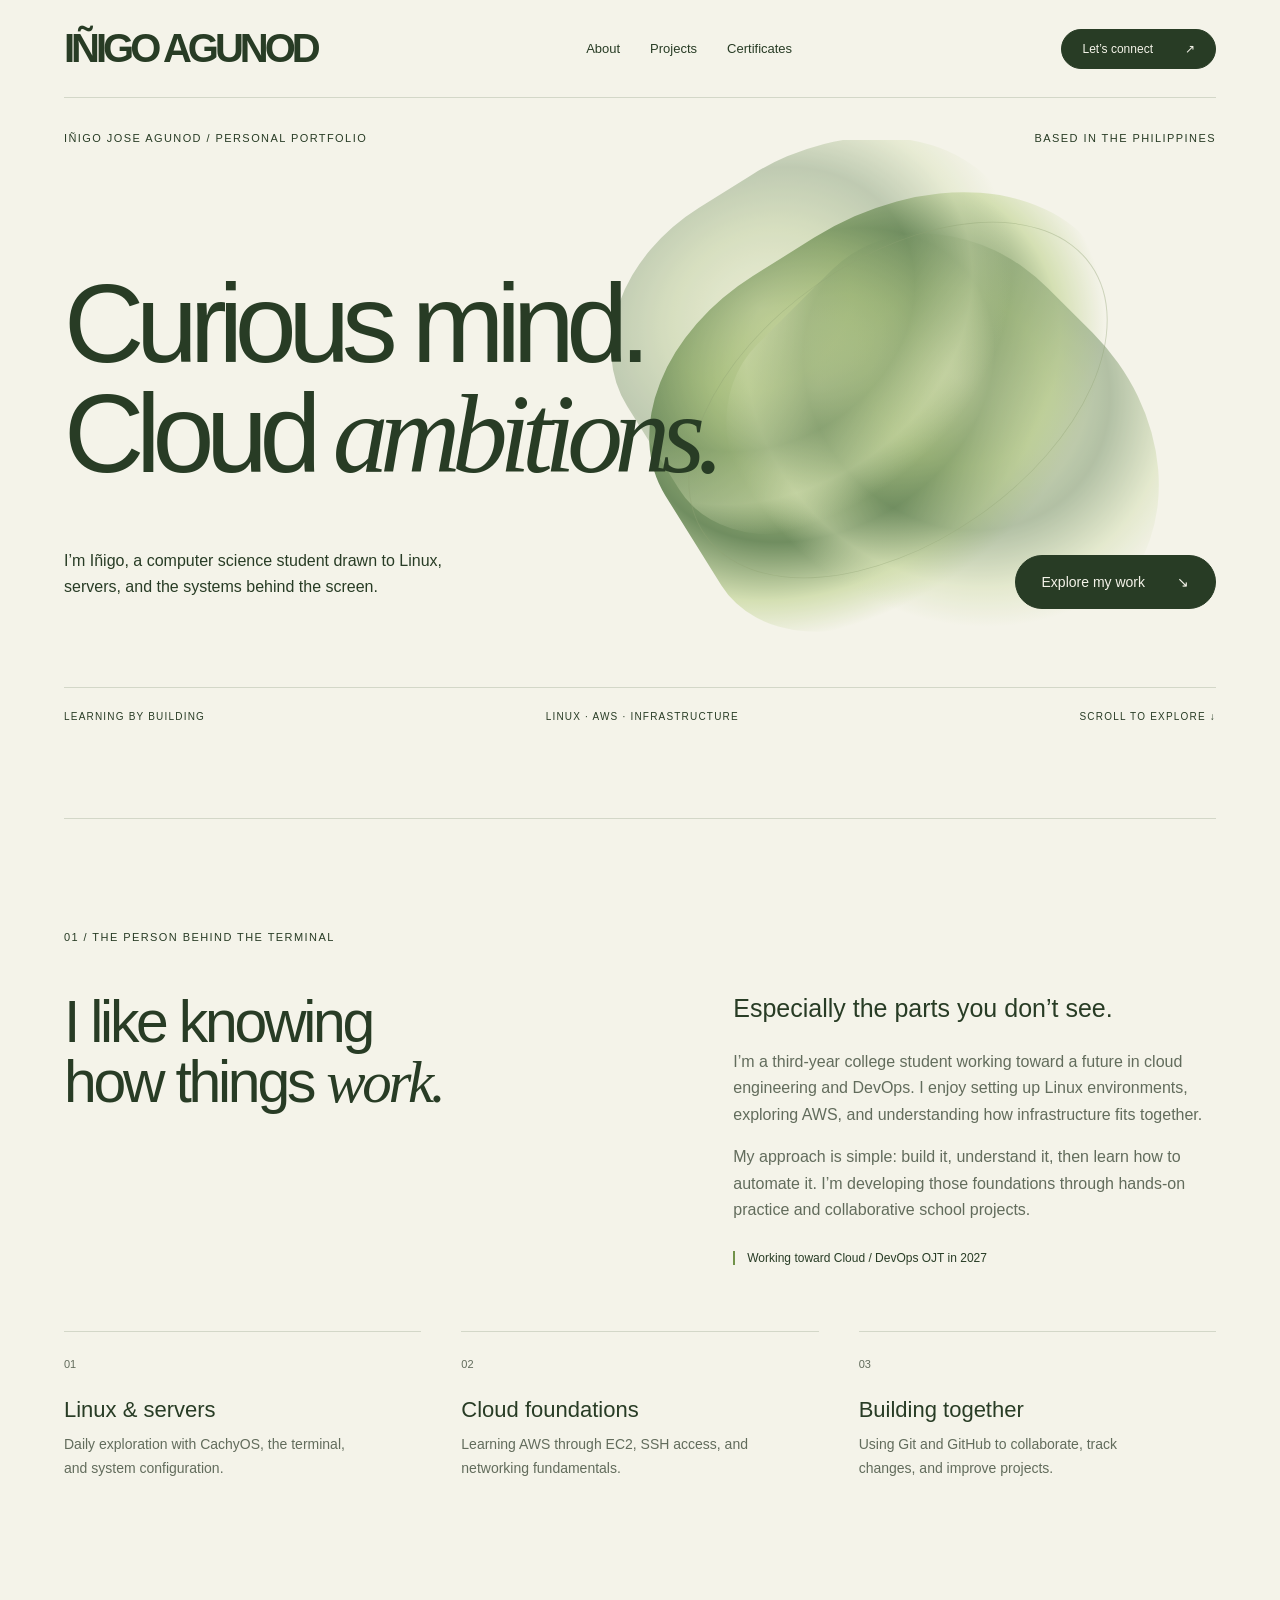
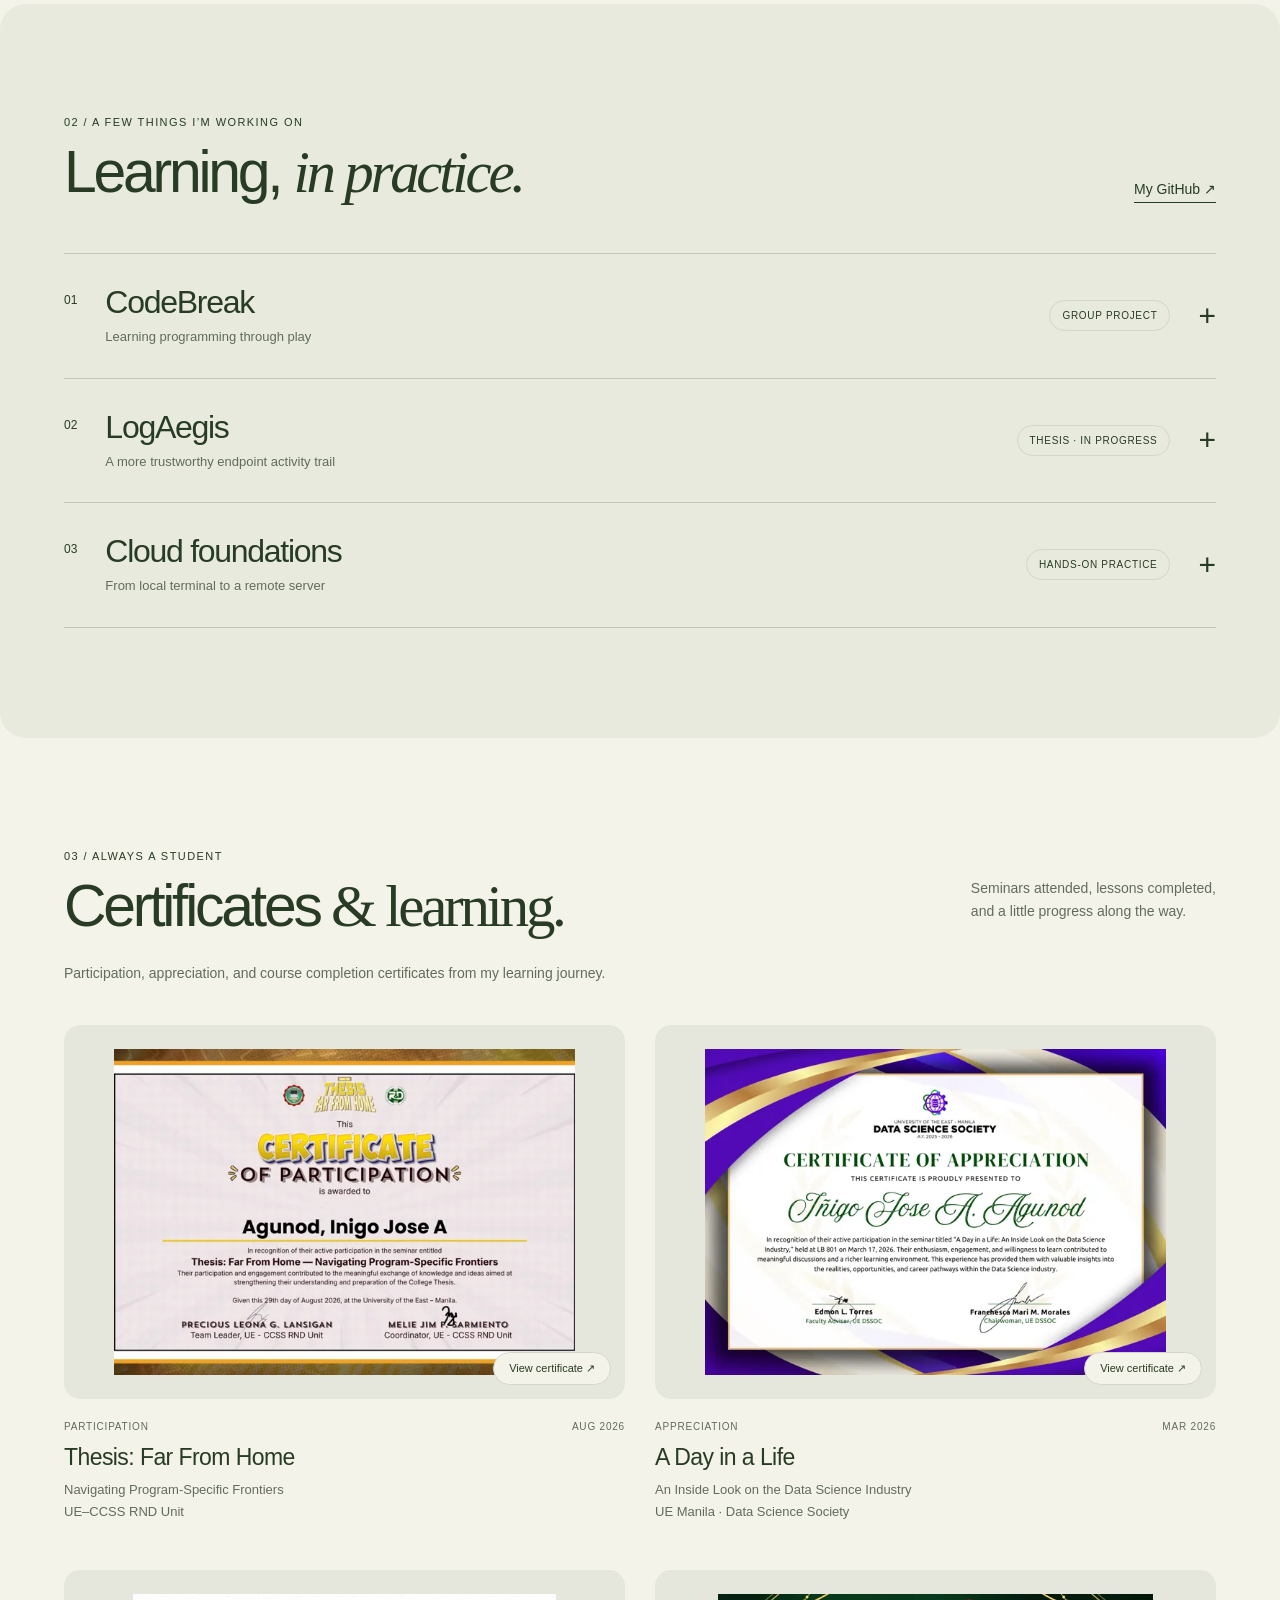
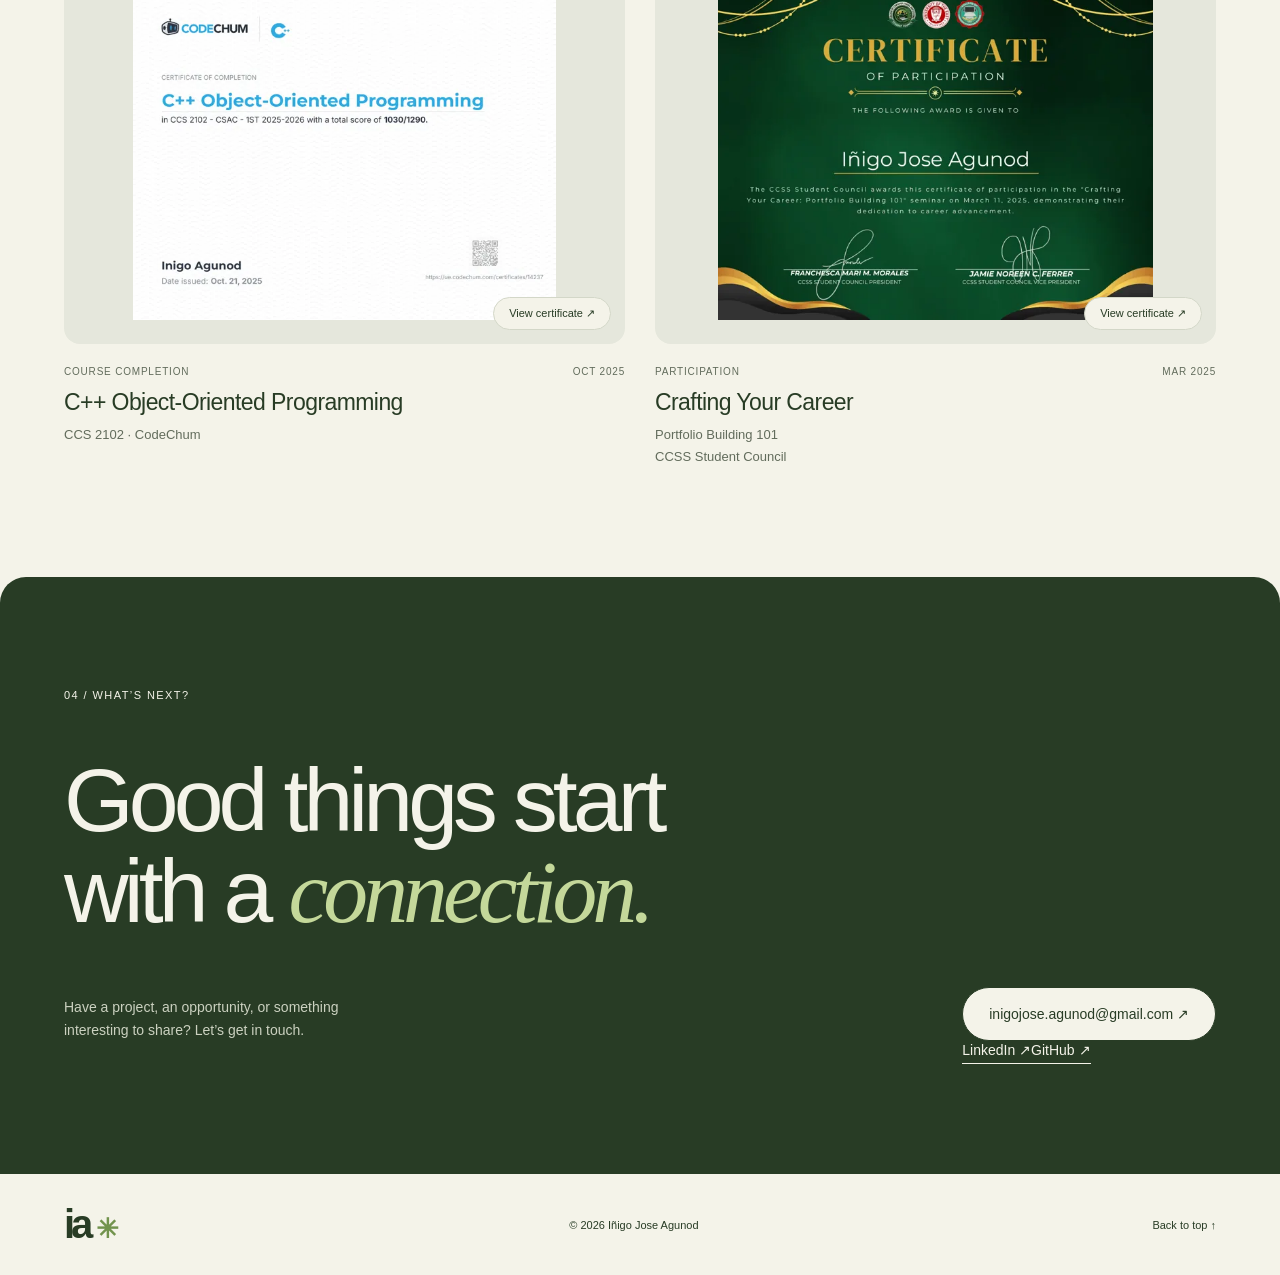
==== index.html @ 551ff2e6 "feat: add contact links and full-name branding; collapse CodeBreak" ====
<!doctype html>
<html lang="en">
<head>
  <!-- Basic metadata and local assets: no external fonts or runtime dependencies. -->
  <meta charset="utf-8">
  <meta name="viewport" content="width=device-width, initial-scale=1">
  <meta name="theme-color" content="#f4f3e9">
  <meta name="description" content="Iñigo Jose Agunod — a computer science student exploring Linux, AWS, and cloud infrastructure. Projects, skills, and certificates.">
  <title>Iñigo Agunod — Cloud & Infrastructure</title>
  <link rel="stylesheet" href="styles.css">
  <script src="script.js" defer></script>
</head>
<body>
  <!-- Keyboard users can jump straight to the content. -->
  <a class="skip-link" href="#main">Skip to content</a>
  <header class="header wrap">
    <a class="brand brand-name" href="#home" aria-label="Iñigo Agunod, home">IÑIGO AGUNOD</a>
    <nav aria-label="Main navigation">
      <a href="#about">About</a><a href="#projects">Projects</a><a href="#certificates">Certificates</a>
    </nav>
    <a class="button small" href="#contact">Let’s connect <span aria-hidden="true">↗</span></a>
  </header>
  <main id="main">
    <!-- A CSS-only atmospheric graphic keeps the opening screen lightweight. -->
    <section class="hero wrap" id="home" aria-labelledby="hero-title">
      <div class="hero-top"><p class="eyebrow">IÑIGO JOSE AGUNOD / PERSONAL PORTFOLIO</p><span class="eyebrow location">BASED IN THE PHILIPPINES</span></div>
      <div class="cloud-art" aria-hidden="true"><i></i><i></i><i></i><div class="orbit"></div></div>
      <h1 id="hero-title">Curious mind.<br>Cloud<span class="serif"> ambitions.</span></h1>
      <div class="hero-bottom"><p>I’m Iñigo, a computer science student drawn to Linux, servers, and the systems behind the screen.</p><a class="button" href="#projects">Explore my work <span aria-hidden="true">↘</span></a></div>
      <div class="hero-caption"><span>LEARNING BY BUILDING</span><span>LINUX · AWS · INFRASTRUCTURE</span><a href="#about" aria-label="Scroll to about">SCROLL TO EXPLORE ↓</a></div>
    </section>
    <!-- About and skills describe current interests without claiming professional credentials. -->
    <section class="about section wrap" id="about">
      <p class="eyebrow">01 / THE PERSON BEHIND THE TERMINAL</p>
      <div class="split"><h2>I like knowing<br>how things <em>work.</em></h2><div><p class="lead">Especially the parts you don’t see.</p><p>I’m a third-year college student working toward a future in cloud engineering and DevOps. I enjoy setting up Linux environments, exploring AWS, and understanding how infrastructure fits together.</p><p>My approach is simple: build it, understand it, then learn how to automate it. I’m developing those foundations through hands-on practice and collaborative school projects.</p><span class="note">Working toward Cloud / DevOps OJT in 2027</span></div></div>
      <div class="skills"><article><span>01</span><h3>Linux & servers</h3><p>Daily exploration with CachyOS, the terminal, and system configuration.</p></article><article><span>02</span><h3>Cloud foundations</h3><p>Learning AWS through EC2, SSH access, and networking fundamentals.</p></article><article><span>03</span><h3>Building together</h3><p>Using Git and GitHub to collaborate, track changes, and improve projects.</p></article></div>
    </section>
    <!-- Native disclosure panels expose project details without a JavaScript component. -->
    <section class="projects section" id="projects"><div class="wrap">
      <div class="section-heading"><div><p class="eyebrow">02 / A FEW THINGS I’M WORKING ON</p><h2>Learning, <em>in practice.</em></h2></div><a class="text-link" href="https://github.com/Inigo-hash" target="_blank" rel="noopener noreferrer">My GitHub ↗</a></div>
      <details class="project"><summary><span class="project-no">01</span><div><h3>CodeBreak</h3><p>Learning programming through play</p></div><span class="tag">GROUP PROJECT</span><span class="plus" aria-hidden="true">+</span></summary><div class="project-body"><div class="terminal" aria-label="CodeBreak project topics"><span>codebreak / learning loop</span><p><b>01</b> explore the world</p><p><b>02</b> discover a topic</p><p><b>03</b> solve a challenge</p><p><b>04</b> unlock what’s next <i>_</i></p></div><div><p>A collaborative educational game combining exploration with programming challenges. My work has included progress tracking, topic guidance, assessments, and inventory interactions.</p><p class="eyebrow">PYTHON / GAME SYSTEMS / GIT</p><a class="text-link" href="https://github.com/Inigo-hash/CodeBreak" target="_blank" rel="noopener noreferrer">Explore repository ↗</a></div></div></details>
      <details class="project"><summary><span class="project-no">02</span><div><h3>LogAegis</h3><p>A more trustworthy endpoint activity trail</p></div><span class="tag">THESIS · IN PROGRESS</span><span class="plus" aria-hidden="true">+</span></summary><div class="project-body"><div class="project-visual">Log<span>Æ</span>gis<small>ENDPOINT ACTIVITY / RECORD INTEGRITY</small></div><div><p>Our proposed thesis system explores tamper-evident endpoint activity monitoring for educational computer laboratories, with a central dashboard for incident review.</p><p>The planned design combines event collection, HMAC-linked records, and assessment of potentially malicious executables. The project is in its proposal and prototype stage.</p></div></div></details>
      <details class="project"><summary><span class="project-no">03</span><div><h3>Cloud foundations</h3><p>From local terminal to a remote server</p></div><span class="tag">HANDS-ON PRACTICE</span><span class="plus" aria-hidden="true">+</span></summary><div class="project-body"><div class="terminal"><span>learning / infrastructure</span><p><b>01</b> explore cloud networking</p><p><b>02</b> configure a Linux server</p><p><b>Connected. Keep learning.</b></p></div><div><p>Practicing EC2 access, SSH keys, and security group configuration while building a stronger understanding of cloud infrastructure.</p><p>This is an ongoing learning track toward a more complete cloud and DevOps portfolio.</p></div></div></details>
    </div></section>
    <!-- Each certificate is a real uploaded document, with its actual award type. -->
    <section class="certificates section wrap" id="certificates"><div class="section-heading"><div><p class="eyebrow">03 / ALWAYS A STUDENT</p><h2>Certificates<span class="serif"> & learning.</span></h2></div><p>Seminars attended, lessons completed,<br>and a little progress along the way.</p></div><p class="certificate-note">Participation, appreciation, and course completion certificates from my learning journey.</p>
      <div class="certificate-grid">
        <article class="certificate"><a class="certificate-image" href="assets/certificates/thesis.webp" data-certificate><img src="assets/certificates/thesis-thumb.webp" width="640" height="453" loading="lazy" decoding="async" alt="Certificate of participation awarded to Inigo Jose Agunod for Thesis: Far From Home"><span>View certificate ↗</span></a><div class="certificate-meta"><span>PARTICIPATION</span><time datetime="2026-08-29">AUG 2026</time></div><h3>Thesis: Far From Home</h3><p>Navigating Program-Specific Frontiers<br>UE–CCSS RND Unit</p></article>
        <article class="certificate"><a class="certificate-image" href="assets/certificates/data-science.webp" data-certificate><img src="assets/certificates/data-science-thumb.webp" width="640" height="452" loading="lazy" decoding="async" alt="Certificate of appreciation for participation in A Day in a Life: An Inside Look on the Data Science Industry"><span>View certificate ↗</span></a><div class="certificate-meta"><span>APPRECIATION</span><time datetime="2026-03-17">MAR 2026</time></div><h3>A Day in a Life</h3><p>An Inside Look on the Data Science Industry<br>UE Manila · Data Science Society</p></article>
        <article class="certificate"><a class="certificate-image" href="assets/certificates/codechum.webp" data-certificate><img src="assets/certificates/codechum-thumb.webp" width="640" height="494" loading="lazy" decoding="async" alt="CodeChum certificate of completion in C++ Object-Oriented Programming for Inigo Agunod"><span>View certificate ↗</span></a><div class="certificate-meta"><span>COURSE COMPLETION</span><time datetime="2025-10-21">OCT 2025</time></div><h3>C++ Object-Oriented Programming</h3><p>CCS 2102 · CodeChum</p></article>
        <article class="certificate"><a class="certificate-image" href="assets/certificates/portfolio.webp" data-certificate><img src="assets/certificates/portfolio-thumb.webp" width="640" height="480" loading="lazy" decoding="async" alt="Certificate of participation for Iñigo Jose Agunod in Crafting Your Career: Portfolio Building 101"><span>View certificate ↗</span></a><div class="certificate-meta"><span>PARTICIPATION</span><time datetime="2025-03-11">MAR 2025</time></div><h3>Crafting Your Career</h3><p>Portfolio Building 101<br>CCSS Student Council</p></article>
      </div>
    </section>
    <!-- Direct email and supplied public profiles give visitors three contact options. -->
    <section class="contact section" id="contact"><div class="wrap"><p class="eyebrow">04 / WHAT’S NEXT?</p><h2>Good things start<br>with a <em>connection.</em></h2><div class="contact-bottom"><p>Have a project, an opportunity, or something<br>interesting to share? Let’s get in touch.</p><div class="contact-links"><a class="button light" href="mailto:inigojose.agunod@gmail.com">inigojose.agunod@gmail.com ↗</a><div class="social-links"><a class="text-link" href="https://www.linkedin.com/in/i%C3%B1igo-agunod-12448138b" target="_blank" rel="noopener noreferrer">LinkedIn ↗</a><a class="text-link" href="https://github.com/Inigo-hash" target="_blank" rel="noopener noreferrer">GitHub ↗</a></div></div></div></div></section>
  </main>
  <footer class="wrap"><a class="brand" href="#home">ia<span>✳</span></a><p>© <span id="year">2026</span> Iñigo Jose Agunod</p><a href="#home">Back to top ↑</a></footer>
  <!-- The native dialog supplies focus trapping and Escape-to-close behavior. -->
  <dialog id="certificate-dialog" aria-labelledby="viewer-title"><div class="viewer-toolbar"><h2 id="viewer-title">Certificate</h2><form method="dialog"><button class="button small" aria-label="Close certificate viewer">Close ×</button></form></div><img id="certificate-full" alt=""><a id="certificate-original" class="text-link" target="_blank" rel="noopener noreferrer">Open full-size image ↗</a></dialog>
</body>
</html>
---- styles.css ----
/* Shared colors, spacing, and system typography avoid font downloads. */
:root{--paper:#f4f3e9;--ink:#283c25;--muted:#626c5c;--line:#d3d7c8;--green:#c7d79d;--radius:26px;color-scheme:light;font-family:Arial,Helvetica,sans-serif;color:var(--ink);background:var(--paper)}
*{box-sizing:border-box}html{scroll-behavior:smooth;scroll-padding-top:24px}body{margin:0}a{color:inherit;text-decoration:none}button{font:inherit;cursor:pointer}img{display:block;max-width:100%}p{line-height:1.65}h1,h2,h3,p{margin-top:0}h2{font-size:clamp(2.3rem,4.6vw,4.9rem);line-height:1.02;letter-spacing:-.055em;font-weight:500}h3{font-weight:500}em,.serif{font-family:Georgia,serif;font-weight:400}em{font-style:italic}.wrap{width:min(1380px,90%);margin-inline:auto}.section{padding-block:110px}.eyebrow{font-size:11px;letter-spacing:.13em;line-height:1.6}.button{display:inline-flex;align-items:center;justify-content:center;gap:32px;padding:18px 26px;border:1px solid var(--ink);border-radius:40px;background:var(--ink);color:var(--paper);font-size:14px;transition:background .2s,transform .2s}.button:hover{background:#405438;transform:translateY(-2px)}.button.small{padding:12px 20px;font-size:12px}.text-link{display:inline-block;border-bottom:1px solid;padding-bottom:5px;font-size:14px}.tag{font-size:10px;letter-spacing:.07em;border:1px solid var(--line);border-radius:20px;padding:9px 12px;white-space:nowrap}
/* Visible focus and skip navigation support keyboard use throughout the page. */
:focus-visible{outline:3px solid #6c8834;outline-offset:6px}.skip-link{position:absolute;top:-70px;left:12px;z-index:20;padding:16px;background:var(--ink);color:white}.skip-link:focus{top:12px}
/* Compact navigation stays visible and wraps naturally on small screens. */
.header{display:flex;align-items:center;justify-content:space-between;gap:20px;padding-block:26px;border-bottom:1px solid var(--line)}.brand{font-size:40px;font-weight:bold;letter-spacing:-4px}.brand span{display:inline-block;font-size:27px;color:#72934d;margin-left:7px}.header nav{display:flex;gap:30px;font-size:13px}.header nav a:hover{ text-decoration:underline;text-underline-offset:6px}
/* Only transform is animated; gradients themselves remain static. */
.hero{position:relative;isolation:isolate;min-height:720px;overflow:hidden;padding-top:32px}.hero-top{display:flex;justify-content:space-between;gap:20px}.hero h1{position:relative;font-size:clamp(4.3rem,8.7vw,8.7rem);line-height:.99;letter-spacing:-.075em;font-weight:500;margin:110px 0 58px;max-width:1100px}.hero h1 .serif{font-style:italic}.cloud-art{position:absolute;right:2%;top:42px;width:590px;height:520px;z-index:-1;opacity:.82;contain:layout paint}.cloud-art i{position:absolute;inset:15% 8%;border-radius:45% 55% 62% 38%;background:radial-gradient(ellipse at 38% 35%,#d7e0ac 0%,#9ab56b 25%,#547843 43%,#cedca8 59%,transparent 70%);transform:rotate(-32deg);animation:drift 16s ease-in-out infinite alternate}.cloud-art i:nth-child(2){inset:25% 4% 5% 23%;opacity:.5;transform:rotate(45deg);animation-delay:-8s}.cloud-art i:nth-child(3){inset:3% 25% 32% 2%;opacity:.4;animation-delay:-4s}.orbit{position:absolute;inset:10%;border:1px solid #7a925b66;border-radius:50%;transform:rotate(-35deg) scaleY(.68)}@keyframes drift{to{transform:translate3d(18px,-14px,0) rotate(8deg)}}.hero-bottom{display:flex;align-items:center;justify-content:space-between;gap:30px}.hero-bottom p{max-width:390px;font-size:16px}.hero-caption{display:flex;justify-content:space-between;gap:20px;border-top:1px solid var(--line);padding-block:23px;margin-top:70px;font-size:10px;letter-spacing:.12em}
/* About uses an editorial split with a simple three-column skills list. */
.about{border-top:1px solid var(--line)}.split{display:grid;grid-template-columns:1.1fr 1fr;gap:12%;margin-top:45px}.split>div{max-width:490px}.split p{color:var(--muted)}.split .lead{font-size:25px;color:var(--ink);line-height:1.3}.note{display:inline-block;font-size:12px;border-left:2px solid #719249;padding-left:12px;margin-top:12px}.skills{display:grid;grid-template-columns:repeat(3,1fr);gap:40px;margin-top:65px}.skills article{border-top:1px solid var(--line);padding-top:22px}.skills span{font-size:11px;color:var(--muted)}.skills h3{font-size:22px;margin:25px 0 10px}.skills p{font-size:14px;max-width:300px;color:var(--muted)}
/* Native project disclosures keep text available without scripting. */
.projects{background:#e7eadc;border-radius:var(--radius)}.section-heading{display:flex;align-items:end;justify-content:space-between;gap:35px;margin-bottom:50px}.section-heading h2{margin-bottom:0}.section-heading>p{font-size:14px;color:var(--muted)}.project{border-top:1px solid #bfc9b3}.project:last-child{border-bottom:1px solid #bfc9b3}.project summary{display:flex;align-items:center;gap:28px;cursor:pointer;list-style:none;padding:30px 0}.project summary::-webkit-details-marker{display:none}.project-no{font-size:12px;align-self:start;padding-top:9px}.project summary>div{flex:1}.project summary h3{font-size:32px;letter-spacing:-.04em;margin-bottom:5px}.project summary p{font-size:13px;margin:0;color:var(--muted)}.plus{font-size:30px;font-weight:300}.project[open] .plus{transform:rotate(45deg)}.project-body{display:grid;grid-template-columns:1fr 1fr;align-items:center;gap:7%;padding:5px 0 40px 42px}.project-body>div>p{font-size:15px}.terminal{background:#283c25;border-radius:14px;padding:32px;color:#e5edcf;font:14px/1.8 monospace}.terminal>span{display:block;color:#a4b28f;border-bottom:1px solid #526346;padding-bottom:20px;margin-bottom:20px;font-size:11px}.terminal p{margin-bottom:5px}.terminal b{color:#bed794;font-weight:400}.terminal i{font-style:normal}.project-visual{background:#d2ddbd;padding:60px 25px;border-radius:14px;text-align:center;font-size:50px;letter-spacing:-4px}.project-visual span{font-family:Georgia,serif}.project-visual small{display:block;margin-top:18px;font-size:9px;letter-spacing:.1em}
/* Small, lazy-loaded thumbnails reserve space before loading to avoid page jumps. */
.certificate-note{font-size:14px;color:var(--muted);margin-top:-25px;margin-bottom:40px}.certificate-grid{display:grid;grid-template-columns:repeat(2,1fr);gap:48px 30px}.certificate-image{position:relative;display:block;overflow:hidden;border-radius:16px;background:#e5e7dc;padding:24px;aspect-ratio:1.5}.certificate-image img{width:100%;height:100%;object-fit:contain;transition:transform .25s}.certificate-image:hover img{transform:scale(1.025)}.certificate-image>span{position:absolute;bottom:14px;right:14px;border-radius:30px;padding:9px 15px;background:var(--paper);color:var(--ink);font-size:11px;border:1px solid var(--line)}.certificate-meta{display:flex;justify-content:space-between;font-size:10px;letter-spacing:.08em;margin:22px 0 12px;color:var(--muted)}.certificate h3{font-size:23px;letter-spacing:-.025em;margin-bottom:8px}.certificate p{font-size:13px;color:var(--muted);margin-bottom:0}
/* The contact section ends with a working public-profile link. */
.contact{background:var(--ink);color:var(--paper);border-radius:var(--radius) var(--radius) 0 0}.contact h2{font-size:clamp(3rem,7vw,7rem);margin:50px 0}.contact em{color:#c4d89a}.contact-bottom{display:flex;align-items:center;justify-content:space-between;gap:25px}.contact-bottom p{font-size:14px;color:#cbd1c0}.button.light{background:var(--paper);color:var(--ink)}.button.light:hover{background:#dbe7c4}footer{display:flex;align-items:center;justify-content:space-between;gap:20px;padding-block:28px}footer p,footer>a:last-child{font-size:11px}footer p{margin:0}
/* A native modal loads the large certificate only when opened. */
dialog{width:min(1100px,94vw);max-height:92vh;border:0;border-radius:14px;padding:20px;background:var(--paper);color:var(--ink)}dialog::backdrop{background:#142010cf}.viewer-toolbar{display:flex;align-items:center;justify-content:space-between;gap:20px;margin-bottom:15px}.viewer-toolbar h2{font-size:18px;letter-spacing:0;margin:0}#certificate-full{max-height:72vh;margin:auto;object-fit:contain}#certificate-original{margin-top:15px}body:has(dialog[open]){overflow:hidden}
/* Responsive layouts preserve normal scrolling instead of hijacking it. */
@media(max-width:760px){.section{padding-block:70px}.header{flex-wrap:wrap;padding-block:18px}.header nav{gap:18px;font-size:12px}.header>.button{display:none}.hero{min-height:auto}.location{display:none}.hero h1{font-size:clamp(3.1rem,11vw,5.3rem);margin:100px 0 65px}.cloud-art{width:420px;height:390px;right:-140px;top:50px;opacity:.55}.hero-bottom{align-items:start;flex-direction:column;gap:10px}.hero-bottom p{max-width:320px;font-size:14px}.hero-caption{margin-top:45px;font-size:9px}.hero-caption>span:nth-child(2){display:none}.split{grid-template-columns:1fr;gap:20px;margin-top:30px}.skills{grid-template-columns:1fr;gap:15px;margin-top:40px}.skills article{display:grid;grid-template-columns:30px 1fr;column-gap:10px}.skills h3{margin:0 0 12px;font-size:21px}.skills p{grid-column:2;max-width:none}.section-heading{align-items:start;flex-direction:column;gap:20px;margin-bottom:35px}.project summary{gap:14px;flex-wrap:wrap}.project summary h3{font-size:25px}.project .tag{order:4;margin-left:27px}.project-body{grid-template-columns:1fr;gap:25px;padding-left:0}.certificate-grid{grid-template-columns:1fr;gap:38px}.certificate-note{margin-top:0}.certificate-image{padding:16px}.contact-bottom{align-items:start;flex-direction:column}footer{flex-wrap:wrap}footer .brand{font-size:32px}}
/* Stop decorative work when offscreen, hidden, or reduced motion is requested. */
.motion-paused .cloud-art i{animation-play-state:paused}@media(prefers-reduced-motion:reduce){html{scroll-behavior:auto}*,*::before,*::after{animation:none!important;transition:none!important}}
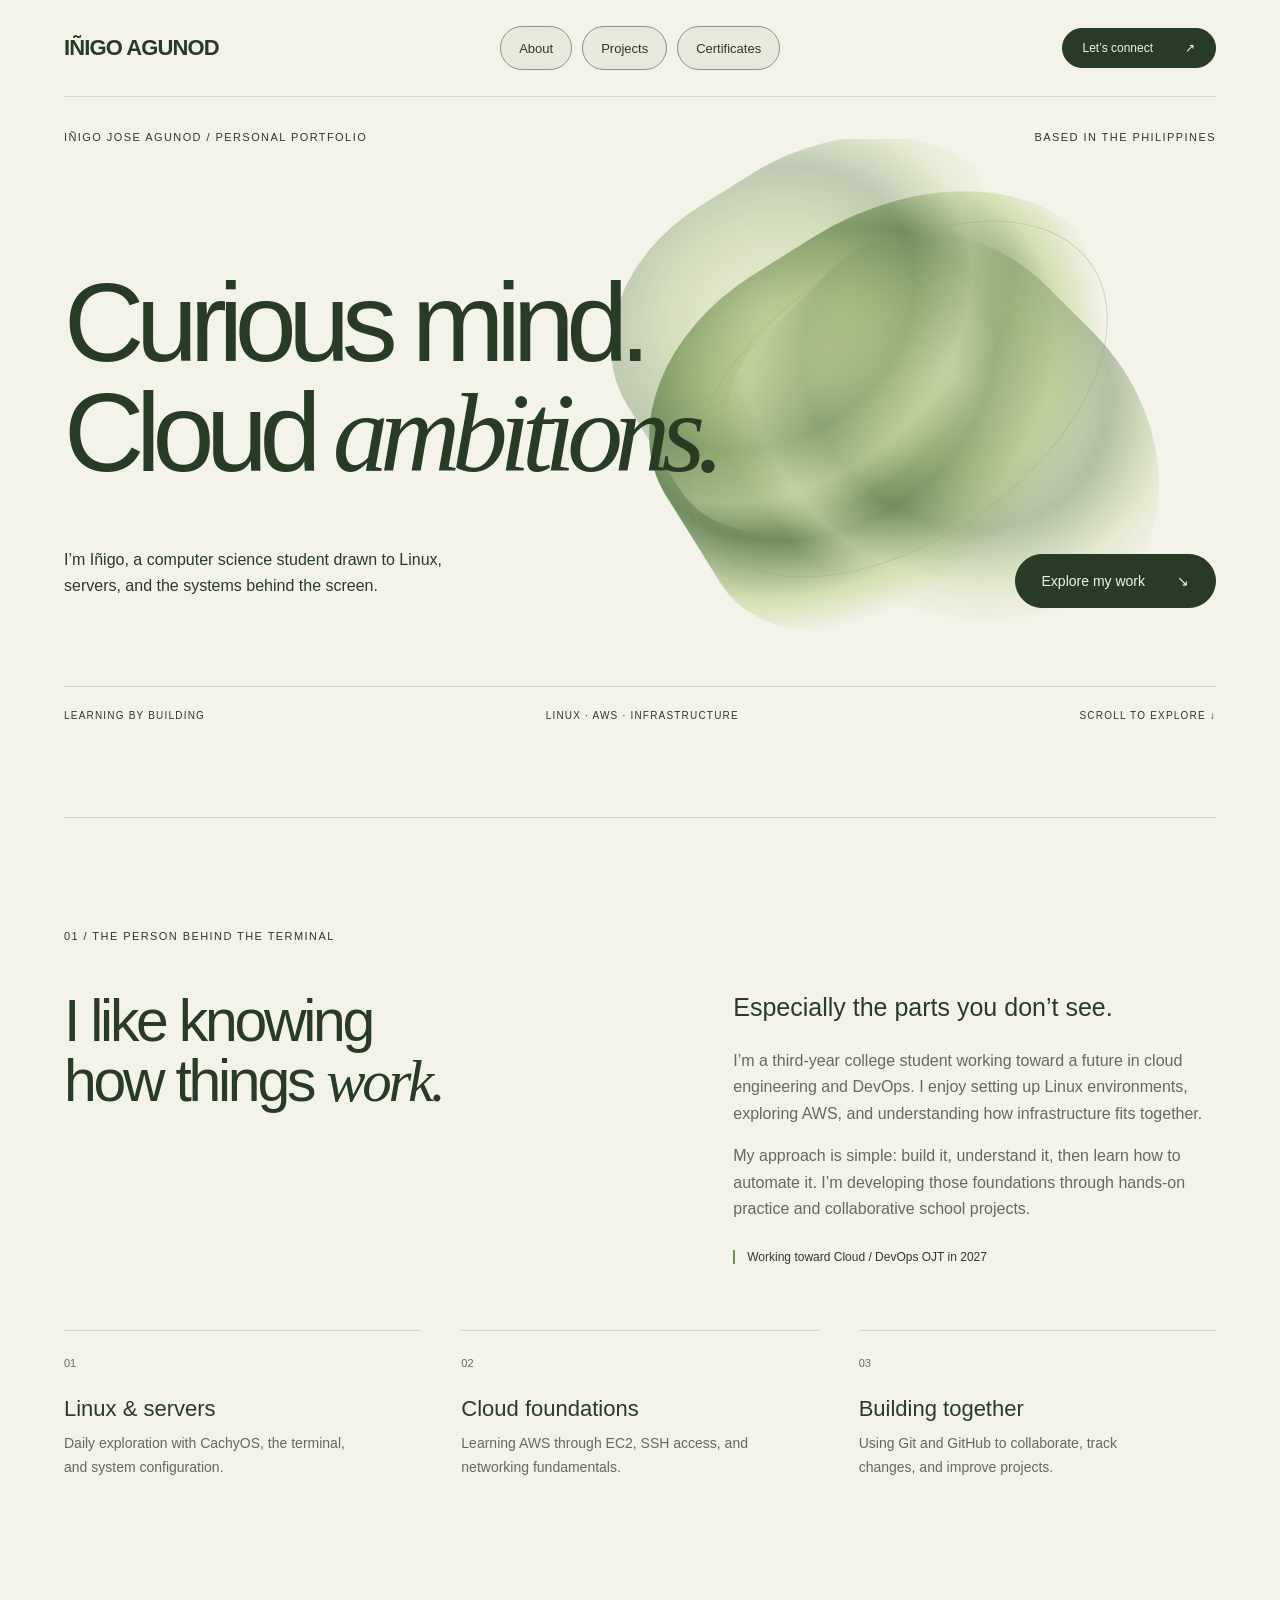
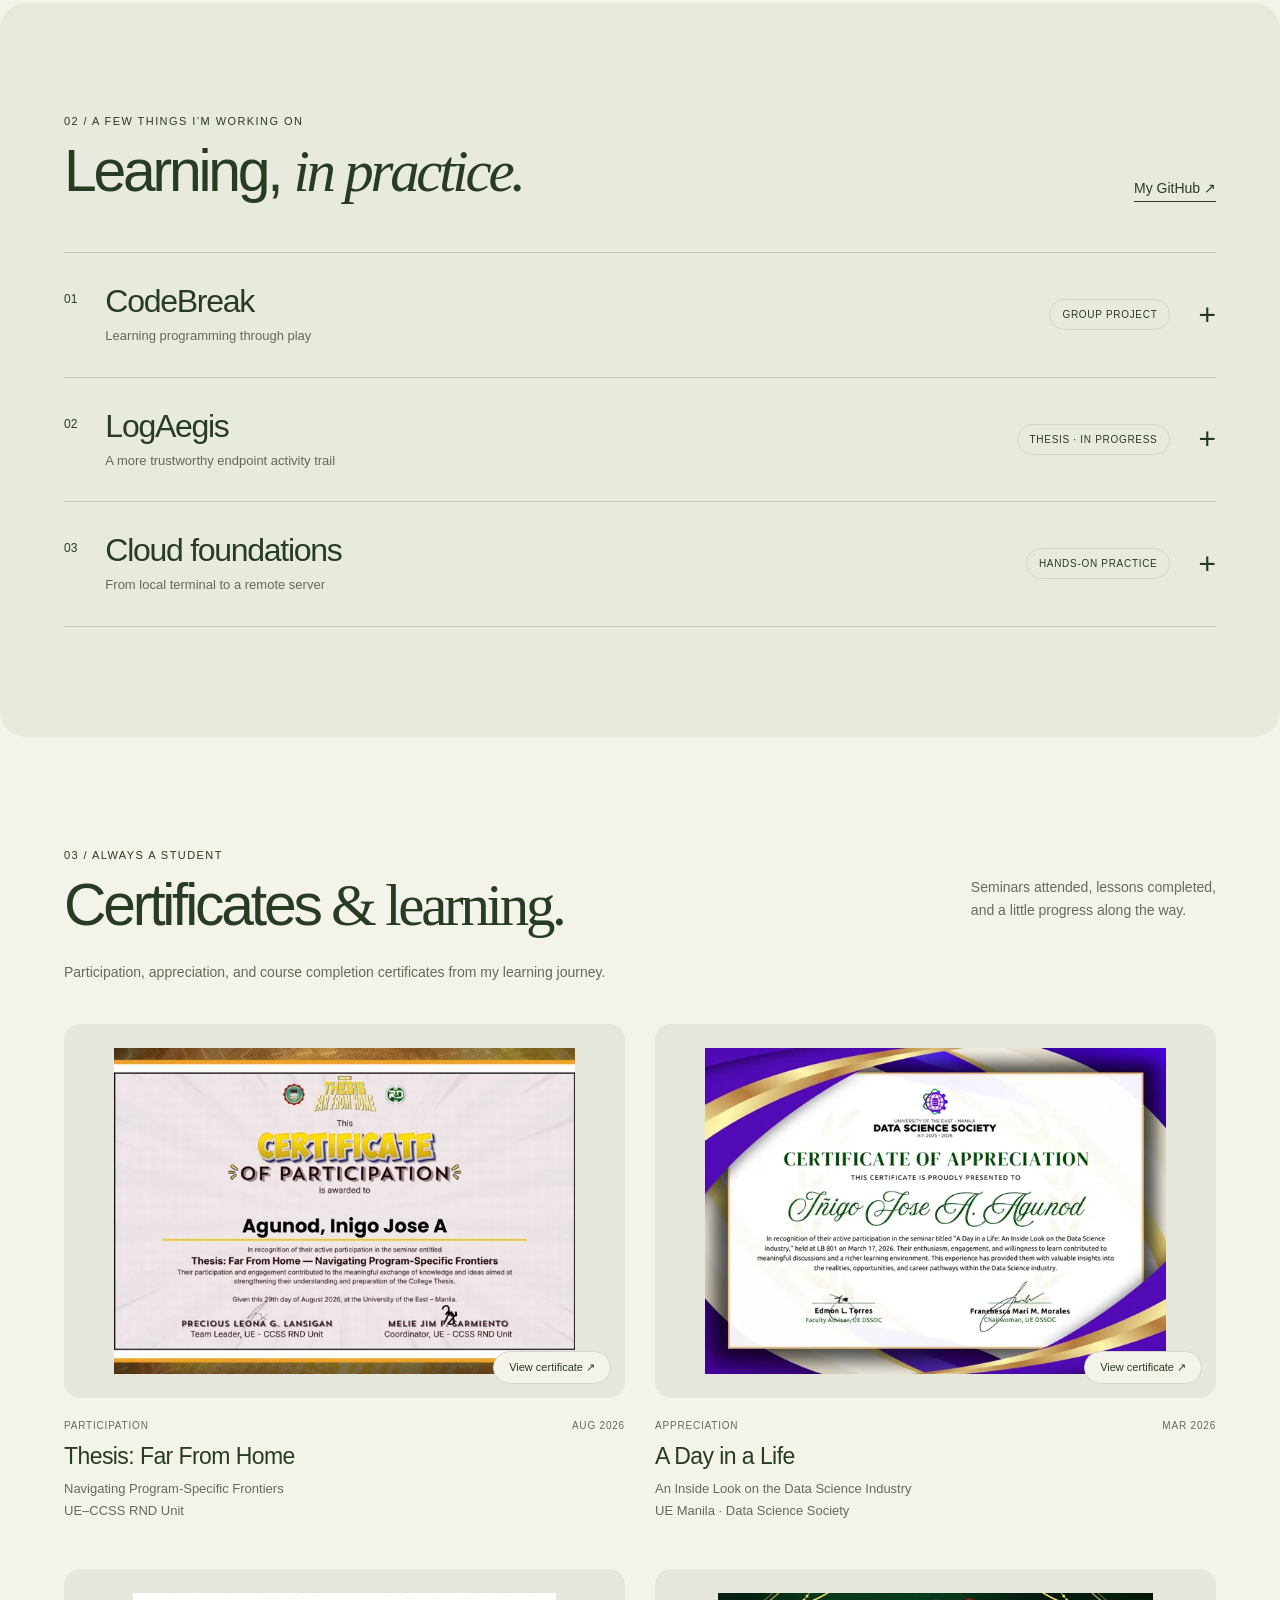
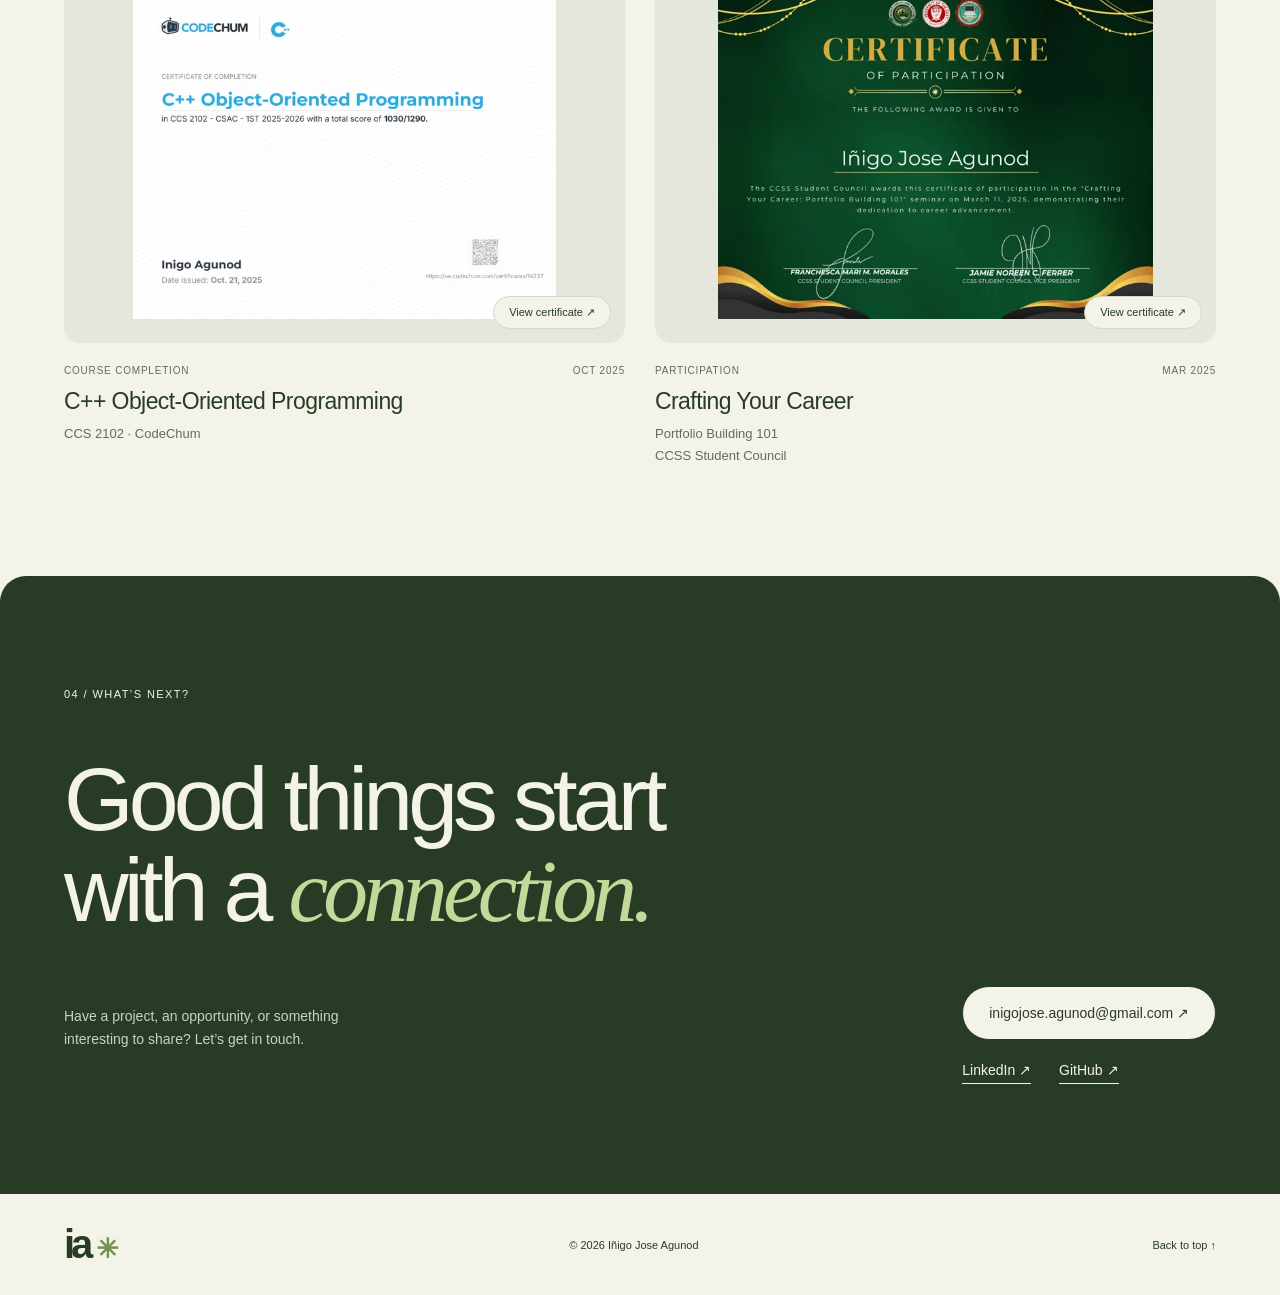
==== commit 742eb5e4: "fix: refresh cached stylesheet for navigation update" ====
--- a/index.html
+++ b/index.html
@@ -7,7 +7,7 @@
   <meta name="theme-color" content="#f4f3e9">
   <meta name="description" content="Iñigo Jose Agunod — a computer science student exploring Linux, AWS, and cloud infrastructure. Projects, skills, and certificates.">
   <title>Iñigo Agunod — Cloud & Infrastructure</title>
-  <link rel="stylesheet" href="styles.css">
+  <link rel="stylesheet" href="styles.css?v=fc77788">
   <script src="script.js" defer></script>
 </head>
 <body>
--- a/styles.css
+++ b/styles.css
@@ -21,3 +21,14 @@
 @media(max-width:760px){.section{padding-block:70px}.header{flex-wrap:wrap;padding-block:18px}.header nav{gap:18px;font-size:12px}.header>.button{display:none}.hero{min-height:auto}.location{display:none}.hero h1{font-size:clamp(3.1rem,11vw,5.3rem);margin:100px 0 65px}.cloud-art{width:420px;height:390px;right:-140px;top:50px;opacity:.55}.hero-bottom{align-items:start;flex-direction:column;gap:10px}.hero-bottom p{max-width:320px;font-size:14px}.hero-caption{margin-top:45px;font-size:9px}.hero-caption>span:nth-child(2){display:none}.split{grid-template-columns:1fr;gap:20px;margin-top:30px}.skills{grid-template-columns:1fr;gap:15px;margin-top:40px}.skills article{display:grid;grid-template-columns:30px 1fr;column-gap:10px}.skills h3{margin:0 0 12px;font-size:21px}.skills p{grid-column:2;max-width:none}.section-heading{align-items:start;flex-direction:column;gap:20px;margin-bottom:35px}.project summary{gap:14px;flex-wrap:wrap}.project summary h3{font-size:25px}.project .tag{order:4;margin-left:27px}.project-body{grid-template-columns:1fr;gap:25px;padding-left:0}.certificate-grid{grid-template-columns:1fr;gap:38px}.certificate-note{margin-top:0}.certificate-image{padding:16px}.contact-bottom{align-items:start;flex-direction:column}footer{flex-wrap:wrap}footer .brand{font-size:32px}}
 /* Stop decorative work when offscreen, hidden, or reduced motion is requested. */
 .motion-paused .cloud-art i{animation-play-state:paused}@media(prefers-reduced-motion:reduce){html{scroll-behavior:auto}*,*::before,*::after{animation:none!important;transition:none!important}}
+
+/* Full-name branding and wrapping contact links fit desktop and narrow screens. */
+.header .brand-name{font-size:clamp(14px,2vw,22px);letter-spacing:-.04em;white-space:nowrap}.contact-links{display:flex;flex-direction:column;align-items:flex-start;gap:22px;max-width:100%}.social-links{display:flex;gap:28px}.contact-links .button{overflow-wrap:anywhere;max-width:100%;text-align:center}@media(max-width:480px){.header{column-gap:14px}.header nav{gap:12px}.contact-links .button{font-size:12px;padding:16px 18px}}
+
+/* Outlined navigation pills make section links recognizable as controls. */
+.header nav{gap:10px;flex-wrap:wrap}
+.header nav a{display:inline-flex;align-items:center;justify-content:center;min-height:44px;padding:10px 18px;border:1px solid #87967b;border-radius:999px;background:#e7eadc;font-weight:500;cursor:pointer;transition:background .18s,color .18s,border-color .18s}
+.header nav a:hover,.header nav a:focus-visible{background:var(--ink);color:var(--paper);border-color:var(--ink);text-decoration:none}
+.header nav a:active{background:#405438}
+@media(max-width:760px){.header{flex-wrap:wrap}.header nav{gap:8px}.header nav a{padding:10px 14px}}
+@media(prefers-reduced-motion:reduce){.header nav a{transition:none}}
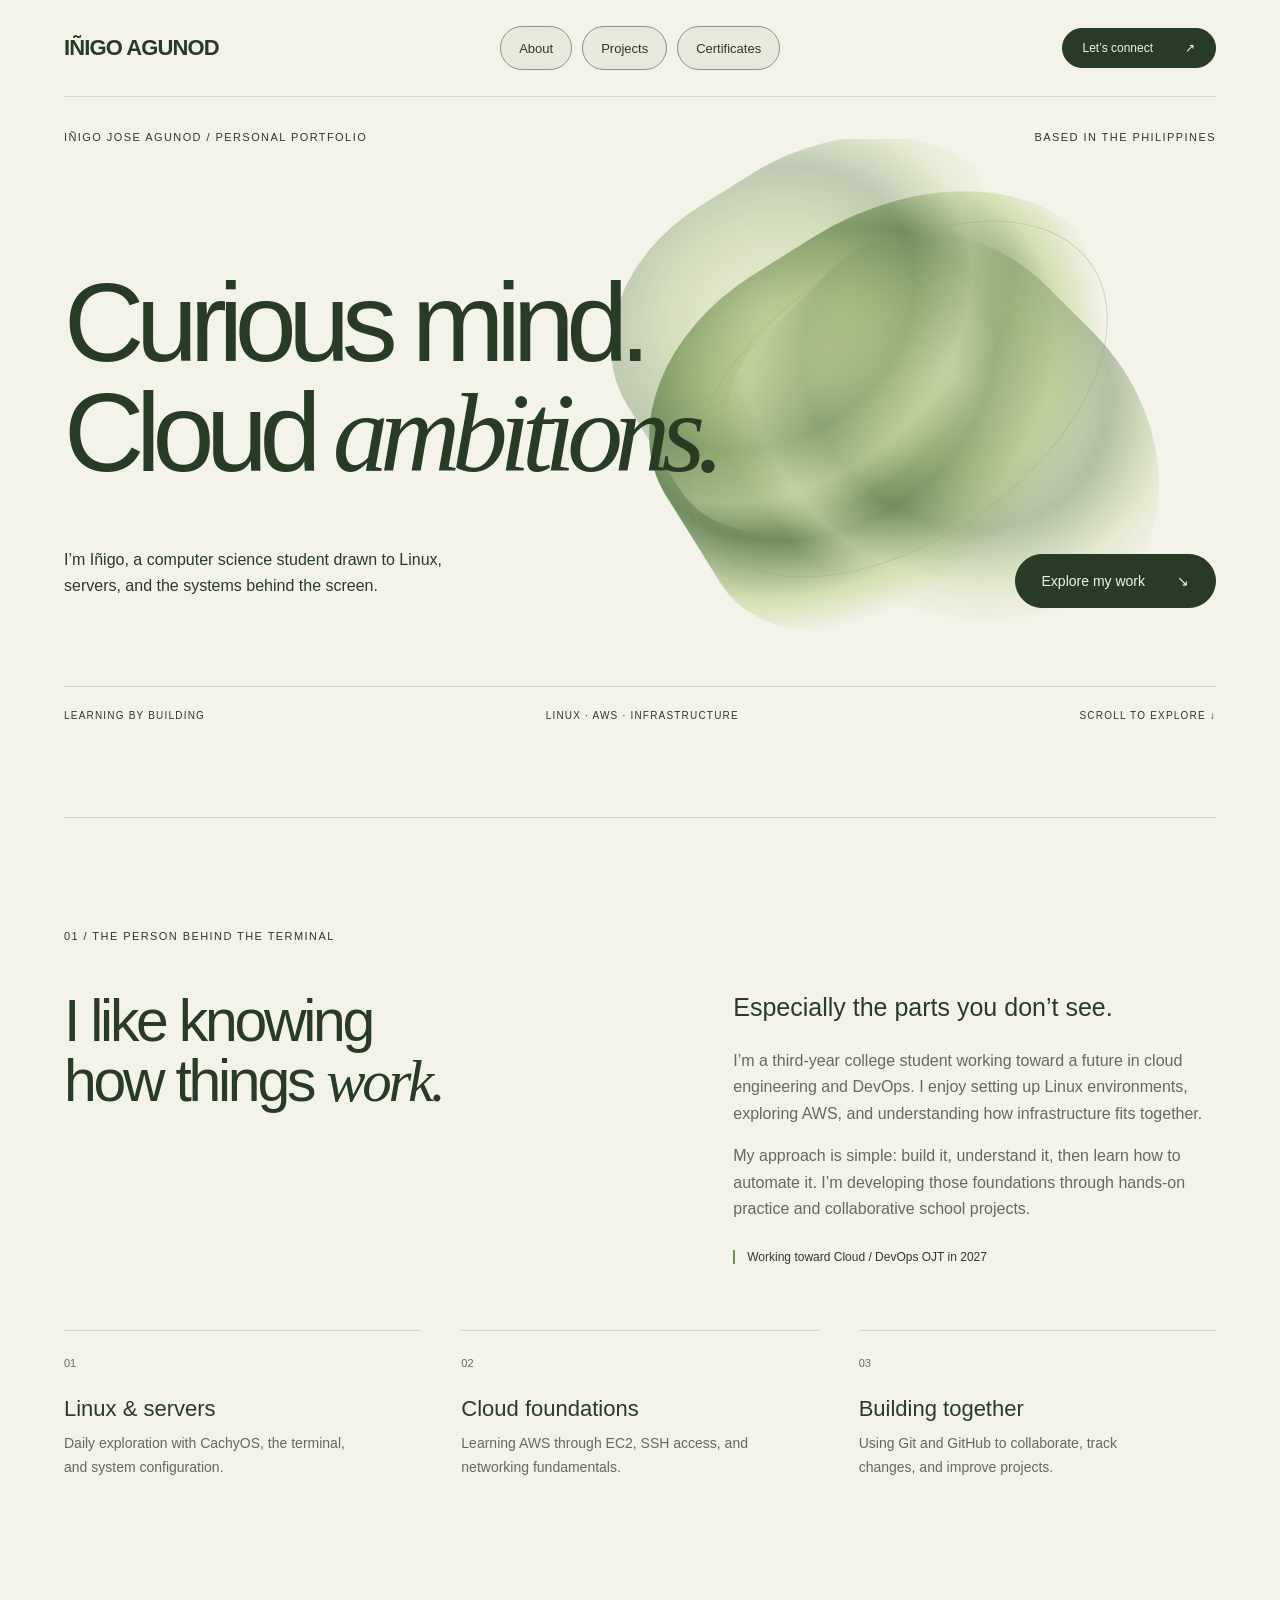
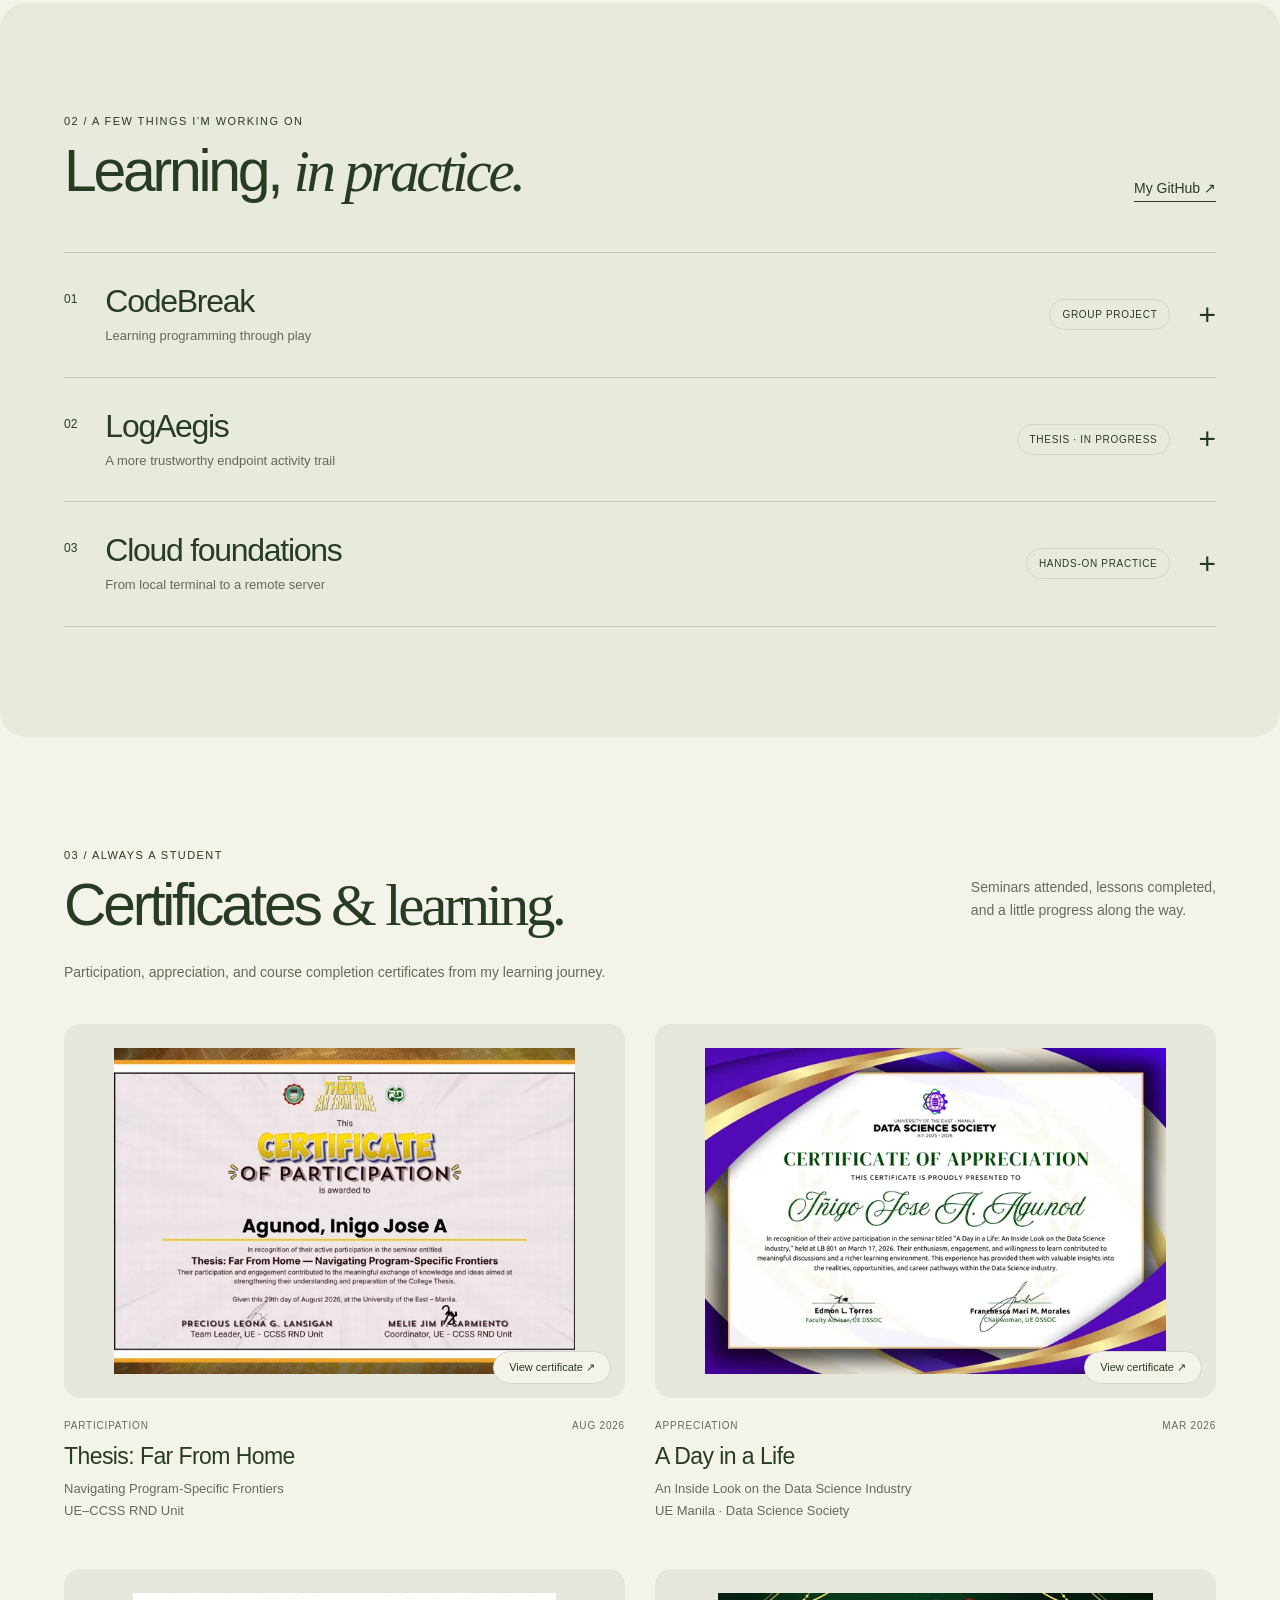
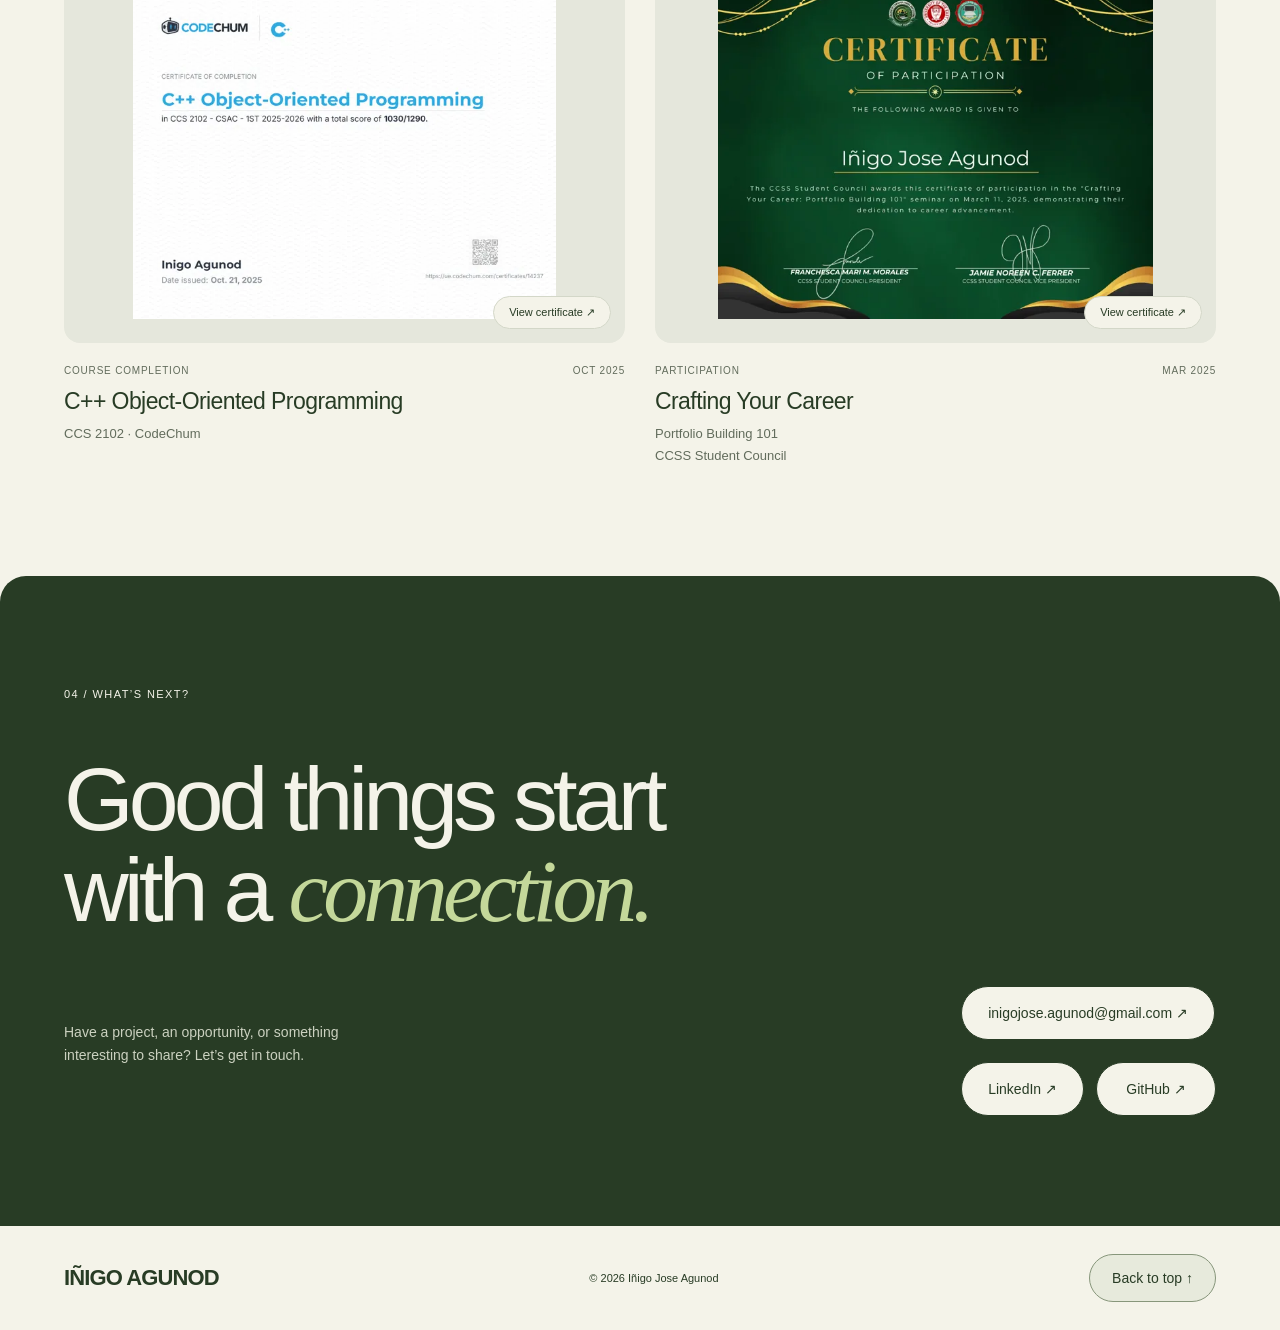
==== commit 6952a9bb: "style: unify contact buttons and improve footer navigation" ====
--- a/index.html
+++ b/index.html
@@ -7,7 +7,7 @@
   <meta name="theme-color" content="#f4f3e9">
   <meta name="description" content="Iñigo Jose Agunod — a computer science student exploring Linux, AWS, and cloud infrastructure. Projects, skills, and certificates.">
   <title>Iñigo Agunod — Cloud & Infrastructure</title>
-  <link rel="stylesheet" href="styles.css?v=fc77788">
+  <link rel="stylesheet" href="styles.css?v=footer-buttons-2">
   <script src="script.js" defer></script>
 </head>
 <body>
@@ -52,9 +52,9 @@
       </div>
     </section>
     <!-- Direct email and supplied public profiles give visitors three contact options. -->
-    <section class="contact section" id="contact"><div class="wrap"><p class="eyebrow">04 / WHAT’S NEXT?</p><h2>Good things start<br>with a <em>connection.</em></h2><div class="contact-bottom"><p>Have a project, an opportunity, or something<br>interesting to share? Let’s get in touch.</p><div class="contact-links"><a class="button light" href="mailto:inigojose.agunod@gmail.com">inigojose.agunod@gmail.com ↗</a><div class="social-links"><a class="text-link" href="https://www.linkedin.com/in/i%C3%B1igo-agunod-12448138b" target="_blank" rel="noopener noreferrer">LinkedIn ↗</a><a class="text-link" href="https://github.com/Inigo-hash" target="_blank" rel="noopener noreferrer">GitHub ↗</a></div></div></div></div></section>
+    <section class="contact section" id="contact"><div class="wrap"><p class="eyebrow">04 / WHAT’S NEXT?</p><h2>Good things start<br>with a <em>connection.</em></h2><div class="contact-bottom"><p>Have a project, an opportunity, or something<br>interesting to share? Let’s get in touch.</p><div class="contact-links"><a class="button light" href="mailto:inigojose.agunod@gmail.com">inigojose.agunod@gmail.com ↗</a><div class="social-links"><a class="button light" href="https://www.linkedin.com/in/i%C3%B1igo-agunod-12448138b" target="_blank" rel="noopener noreferrer">LinkedIn ↗</a><a class="button light" href="https://github.com/Inigo-hash" target="_blank" rel="noopener noreferrer">GitHub ↗</a></div></div></div></div></section>
   </main>
-  <footer class="wrap"><a class="brand" href="#home">ia<span>✳</span></a><p>© <span id="year">2026</span> Iñigo Jose Agunod</p><a href="#home">Back to top ↑</a></footer>
+  <footer class="wrap"><a class="brand brand-name" href="#home" aria-label="Iñigo Agunod, home">IÑIGO AGUNOD</a><p>© <span id="year">2026</span> Iñigo Jose Agunod</p><a class="back-to-top" href="#home">Back to top ↑</a></footer>
   <!-- The native dialog supplies focus trapping and Escape-to-close behavior. -->
   <dialog id="certificate-dialog" aria-labelledby="viewer-title"><div class="viewer-toolbar"><h2 id="viewer-title">Certificate</h2><form method="dialog"><button class="button small" aria-label="Close certificate viewer">Close ×</button></form></div><img id="certificate-full" alt=""><a id="certificate-original" class="text-link" target="_blank" rel="noopener noreferrer">Open full-size image ↗</a></dialog>
 </body>
--- a/styles.css
+++ b/styles.css
@@ -32,3 +32,11 @@
 .header nav a:active{background:#405438}
 @media(max-width:760px){.header{flex-wrap:wrap}.header nav{gap:8px}.header nav a{padding:10px 14px}}
 @media(prefers-reduced-motion:reduce){.header nav a{transition:none}}
+
+/* Matching contact buttons and a larger footer control make every link clear. */
+.social-links{gap:12px;flex-wrap:wrap}
+.social-links .button{min-height:48px;min-width:120px}
+footer .brand-name{font-size:clamp(14px,2vw,22px);letter-spacing:-.04em;white-space:nowrap}
+footer a.back-to-top{display:inline-flex;align-items:center;justify-content:center;min-height:48px;padding:12px 22px;font-size:14px;font-weight:500;border:1px solid #87967b;border-radius:999px;background:#e7eadc;transition:background .18s,color .18s}
+footer a.back-to-top:hover,footer a.back-to-top:focus-visible{background:var(--ink);color:var(--paper)}
+@media(prefers-reduced-motion:reduce){footer a.back-to-top{transition:none}}
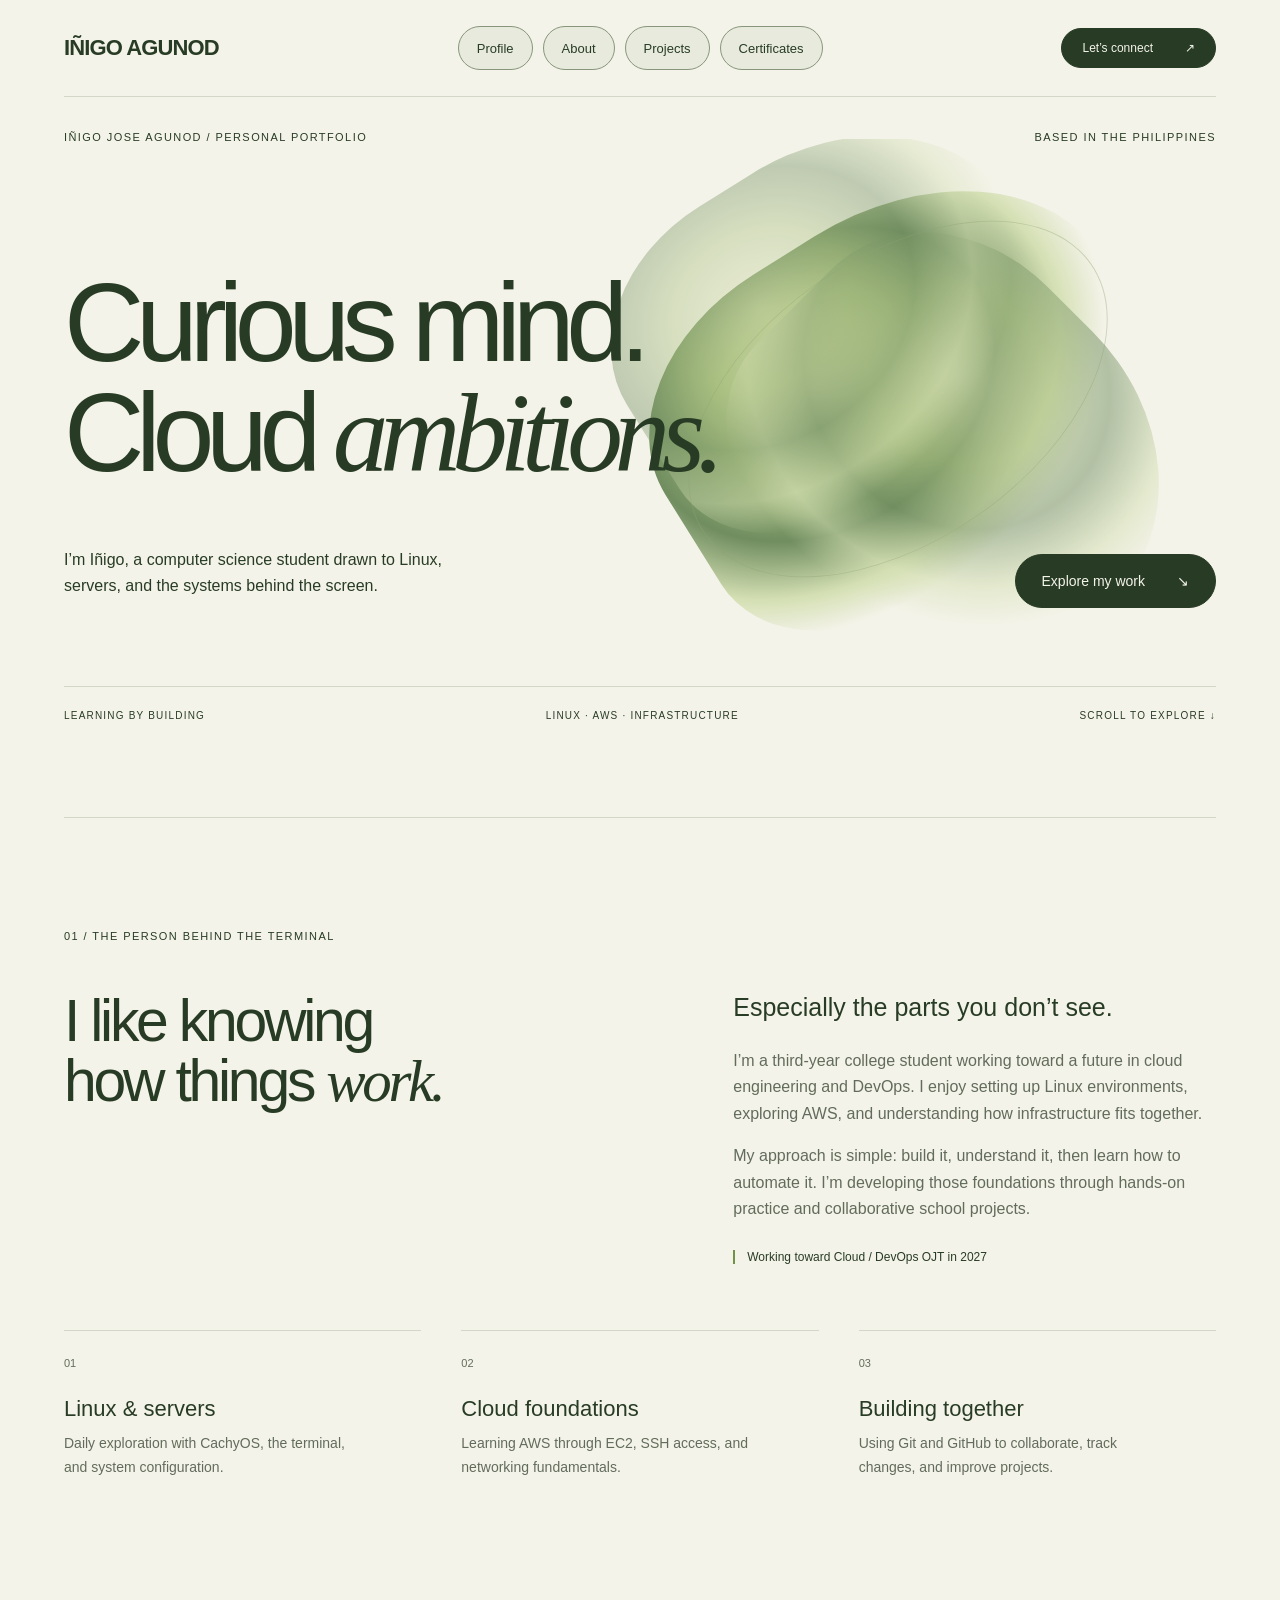
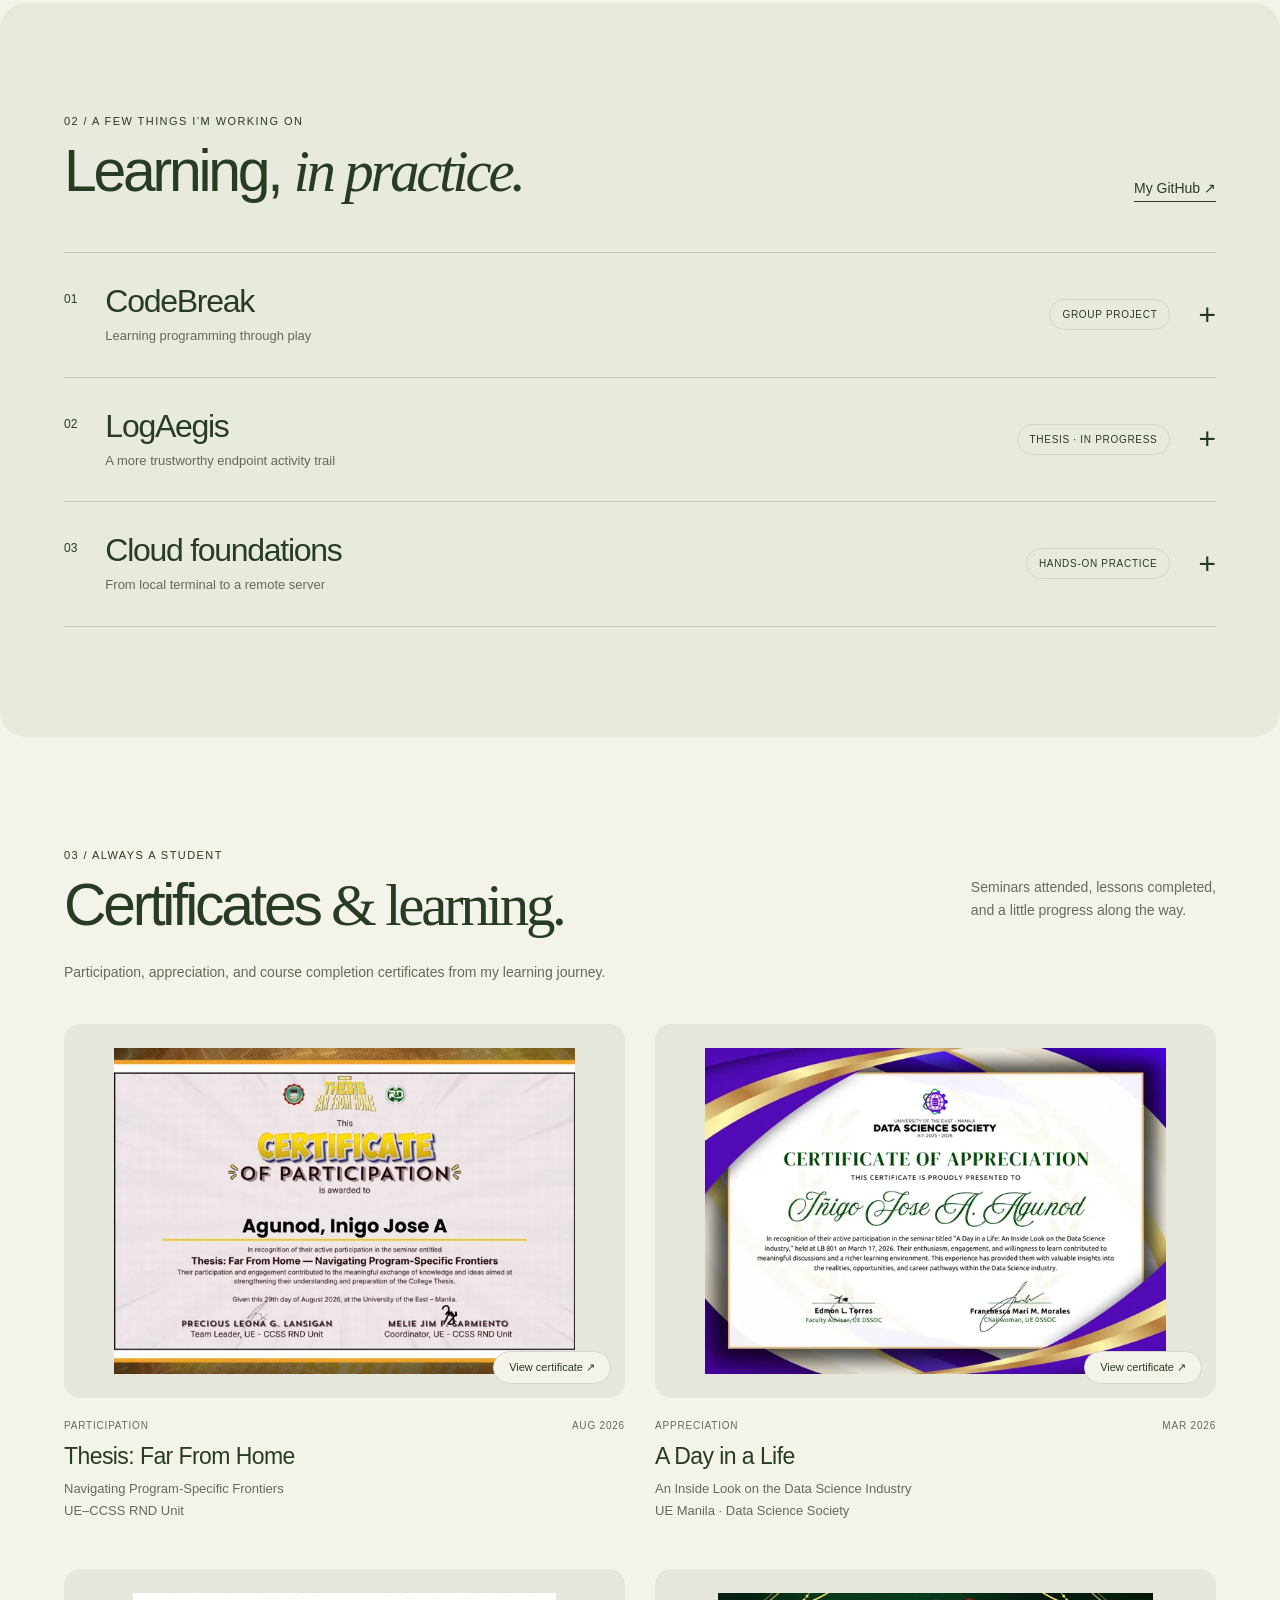
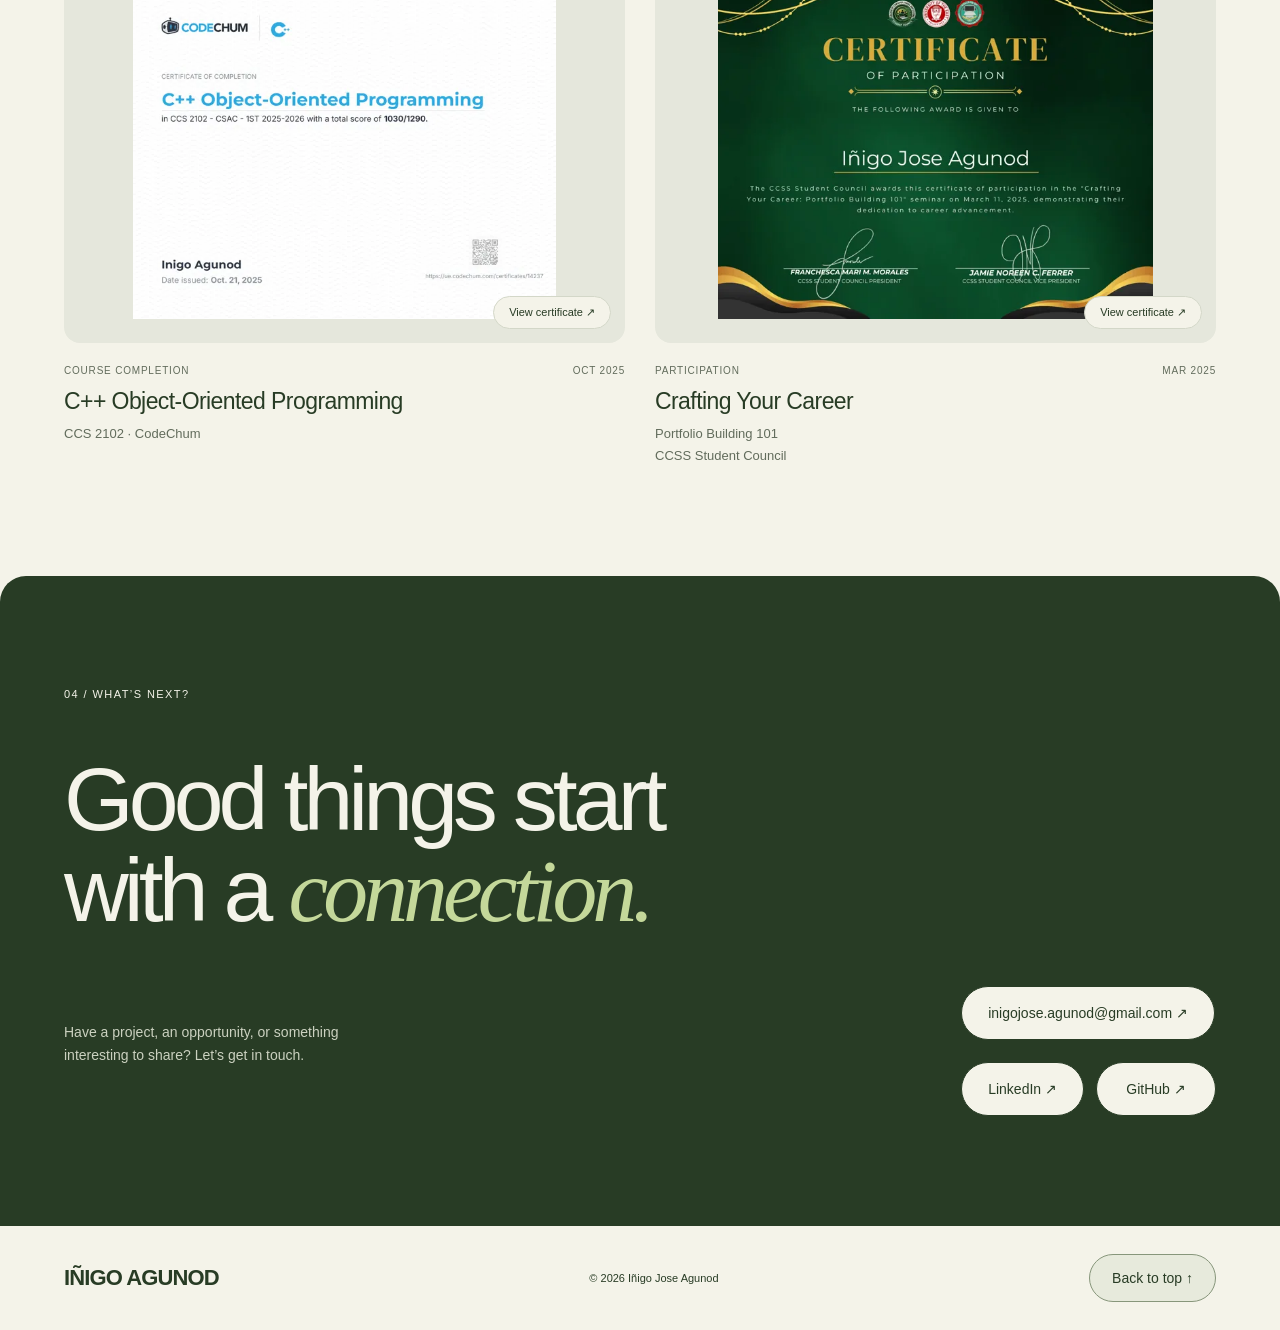
==== commit 87b81add: "feat: add personal profile page with portrait and skill ratings" ====
--- a/index.html
+++ b/index.html
@@ -7,22 +7,23 @@
   <meta name="theme-color" content="#f4f3e9">
   <meta name="description" content="Iñigo Jose Agunod — a computer science student exploring Linux, AWS, and cloud infrastructure. Projects, skills, and certificates.">
   <title>Iñigo Agunod — Cloud & Infrastructure</title>
-  <link rel="stylesheet" href="styles.css?v=footer-buttons-2">
-  <script src="script.js" defer></script>
+  <link rel="stylesheet" href="styles.css?v=profile-1">
+  <script src="script.js?v=certificate-loading-2" defer></script>
 </head>
-<body>
+<body id="home">
   <!-- Keyboard users can jump straight to the content. -->
   <a class="skip-link" href="#main">Skip to content</a>
   <header class="header wrap">
-    <a class="brand brand-name" href="#home" aria-label="Iñigo Agunod, home">IÑIGO AGUNOD</a>
+    <a class="brand brand-name" href="profile.html" aria-label="Iñigo Agunod profile">IÑIGO AGUNOD</a>
     <nav aria-label="Main navigation">
+      <a href="profile.html">Profile</a>
       <a href="#about">About</a><a href="#projects">Projects</a><a href="#certificates">Certificates</a>
     </nav>
     <a class="button small" href="#contact">Let’s connect <span aria-hidden="true">↗</span></a>
   </header>
   <main id="main">
     <!-- A CSS-only atmospheric graphic keeps the opening screen lightweight. -->
-    <section class="hero wrap" id="home" aria-labelledby="hero-title">
+    <section class="hero wrap" aria-labelledby="hero-title">
       <div class="hero-top"><p class="eyebrow">IÑIGO JOSE AGUNOD / PERSONAL PORTFOLIO</p><span class="eyebrow location">BASED IN THE PHILIPPINES</span></div>
       <div class="cloud-art" aria-hidden="true"><i></i><i></i><i></i><div class="orbit"></div></div>
       <h1 id="hero-title">Curious mind.<br>Cloud<span class="serif"> ambitions.</span></h1>
@@ -54,7 +55,7 @@
     <!-- Direct email and supplied public profiles give visitors three contact options. -->
     <section class="contact section" id="contact"><div class="wrap"><p class="eyebrow">04 / WHAT’S NEXT?</p><h2>Good things start<br>with a <em>connection.</em></h2><div class="contact-bottom"><p>Have a project, an opportunity, or something<br>interesting to share? Let’s get in touch.</p><div class="contact-links"><a class="button light" href="mailto:inigojose.agunod@gmail.com">inigojose.agunod@gmail.com ↗</a><div class="social-links"><a class="button light" href="https://www.linkedin.com/in/i%C3%B1igo-agunod-12448138b" target="_blank" rel="noopener noreferrer">LinkedIn ↗</a><a class="button light" href="https://github.com/Inigo-hash" target="_blank" rel="noopener noreferrer">GitHub ↗</a></div></div></div></div></section>
   </main>
-  <footer class="wrap"><a class="brand brand-name" href="#home" aria-label="Iñigo Agunod, home">IÑIGO AGUNOD</a><p>© <span id="year">2026</span> Iñigo Jose Agunod</p><a class="back-to-top" href="#home">Back to top ↑</a></footer>
+  <footer class="wrap"><a class="brand brand-name" href="profile.html" aria-label="Iñigo Agunod profile">IÑIGO AGUNOD</a><p>© <span id="year">2026</span> Iñigo Jose Agunod</p><a class="back-to-top" href="#home">Back to top ↑</a></footer>
   <!-- The native dialog supplies focus trapping and Escape-to-close behavior. -->
   <dialog id="certificate-dialog" aria-labelledby="viewer-title"><div class="viewer-toolbar"><h2 id="viewer-title">Certificate</h2><form method="dialog"><button class="button small" aria-label="Close certificate viewer">Close ×</button></form></div><img id="certificate-full" alt=""><a id="certificate-original" class="text-link" target="_blank" rel="noopener noreferrer">Open full-size image ↗</a></dialog>
 </body>
--- a/styles.css
+++ b/styles.css
@@ -40,3 +40,33 @@
 footer a.back-to-top{display:inline-flex;align-items:center;justify-content:center;min-height:48px;padding:12px 22px;font-size:14px;font-weight:500;border:1px solid #87967b;border-radius:999px;background:#e7eadc;transition:background .18s,color .18s}
 footer a.back-to-top:hover,footer a.back-to-top:focus-visible{background:var(--ink);color:var(--paper)}
 @media(prefers-reduced-motion:reduce){footer a.back-to-top{transition:none}}
+
+/* Profile page: circular portrait, readable panels, and self-rated skill stars. */
+.header nav a[aria-current="page"]{background:var(--ink);color:var(--paper)}
+.profile-page{padding-block:70px}
+.profile-intro{display:flex;align-items:center;gap:48px;padding:40px 0 65px;border-bottom:1px solid var(--line)}
+.profile-photo{width:220px;height:220px;flex-shrink:0;border-radius:50%;object-fit:cover;border:6px solid #e1e7d3}
+.profile-intro h1{font-size:clamp(2.8rem,5.5vw,5.4rem);line-height:1.05;letter-spacing:-.06em;font-weight:500;margin-bottom:16px}
+.profile-intro p{color:var(--muted);margin-bottom:14px}
+.profile-intro .profile-subtitle{color:var(--ink);font-size:18px}
+.profile-actions{display:flex;align-items:center;gap:24px;flex-wrap:wrap;margin-top:25px}
+.profile-about{padding-block:65px;max-width:850px}
+.profile-about h2{font-size:clamp(2.2rem,4vw,3.6rem)}
+.profile-about>p:last-child{color:var(--muted);max-width:650px}
+.profile-columns{display:grid;grid-template-columns:1.1fr 1fr;gap:28px}
+.profile-panel{padding:34px;border:1px solid var(--line);border-radius:20px;background:#eceee2}
+.profile-panel h2{font-size:30px;letter-spacing:-.035em;margin-bottom:20px}
+.profile-panel h3{font-size:18px;margin:22px 0 10px}
+.profile-muted,.profile-list{font-size:14px;color:var(--muted);line-height:1.8}
+.skill-rating{display:flex;justify-content:space-between;align-items:center;gap:16px;border-top:1px solid var(--line);padding-block:22px}
+.skill-rating h3{margin:0 0 8px}.skill-rating p{font-size:12px;max-width:220px;color:var(--muted);margin:0}
+.stars{white-space:nowrap;font-size:25px;letter-spacing:2px;color:#747e69}.stars .filled{color:#41662d}
+.skill-rating small{display:block;text-align:right;font-size:11px;margin-top:7px}
+.other-skills{margin-top:28px}.profile-chips{display:flex;gap:8px;flex-wrap:wrap;padding:0;list-style:none}
+.profile-chips li{padding:9px 12px;border:1px solid var(--line);border-radius:30px;font-size:12px;background:var(--paper)}
+.profile-list{padding-left:20px}.profile-list li{margin-bottom:8px}
+.profile-projects{padding-top:80px}.profile-project-grid{display:grid;grid-template-columns:repeat(3,1fr);gap:28px}
+.profile-project-grid article{border-top:1px solid var(--line);padding-top:24px}
+.profile-project-grid h3{font-size:25px;margin:18px 0 12px}.profile-project-grid p{font-size:14px;color:var(--muted)}
+@media(max-width:900px){.header{flex-wrap:wrap}.profile-columns{grid-template-columns:1fr}}
+@media(max-width:600px){.profile-page{padding-block:30px}.profile-intro{flex-direction:column;align-items:flex-start;gap:24px;padding-top:15px}.profile-photo{width:150px;height:150px}.profile-panel{padding:24px}.profile-project-grid{grid-template-columns:1fr}.profile-actions{gap:18px}.profile-intro .profile-subtitle{font-size:16px}.skill-rating{flex-wrap:wrap}.profile-about{padding-block:45px}}
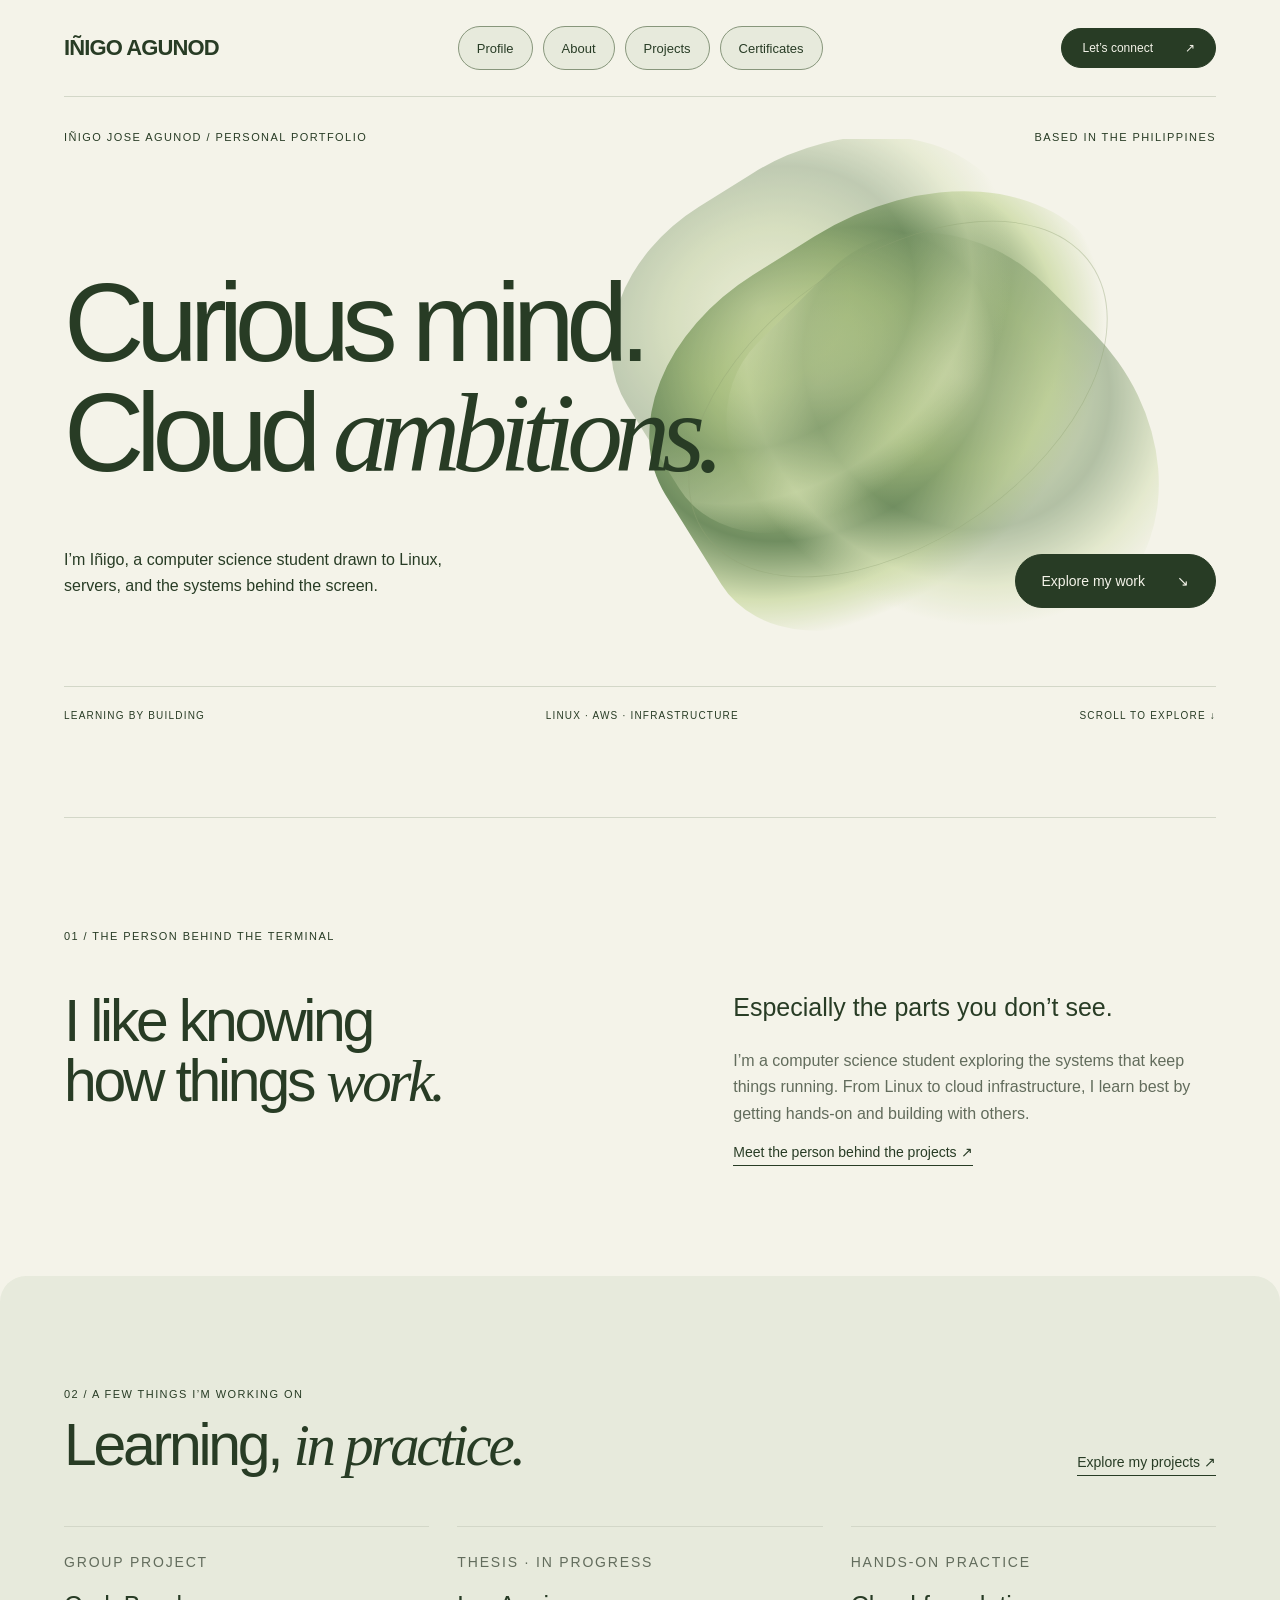
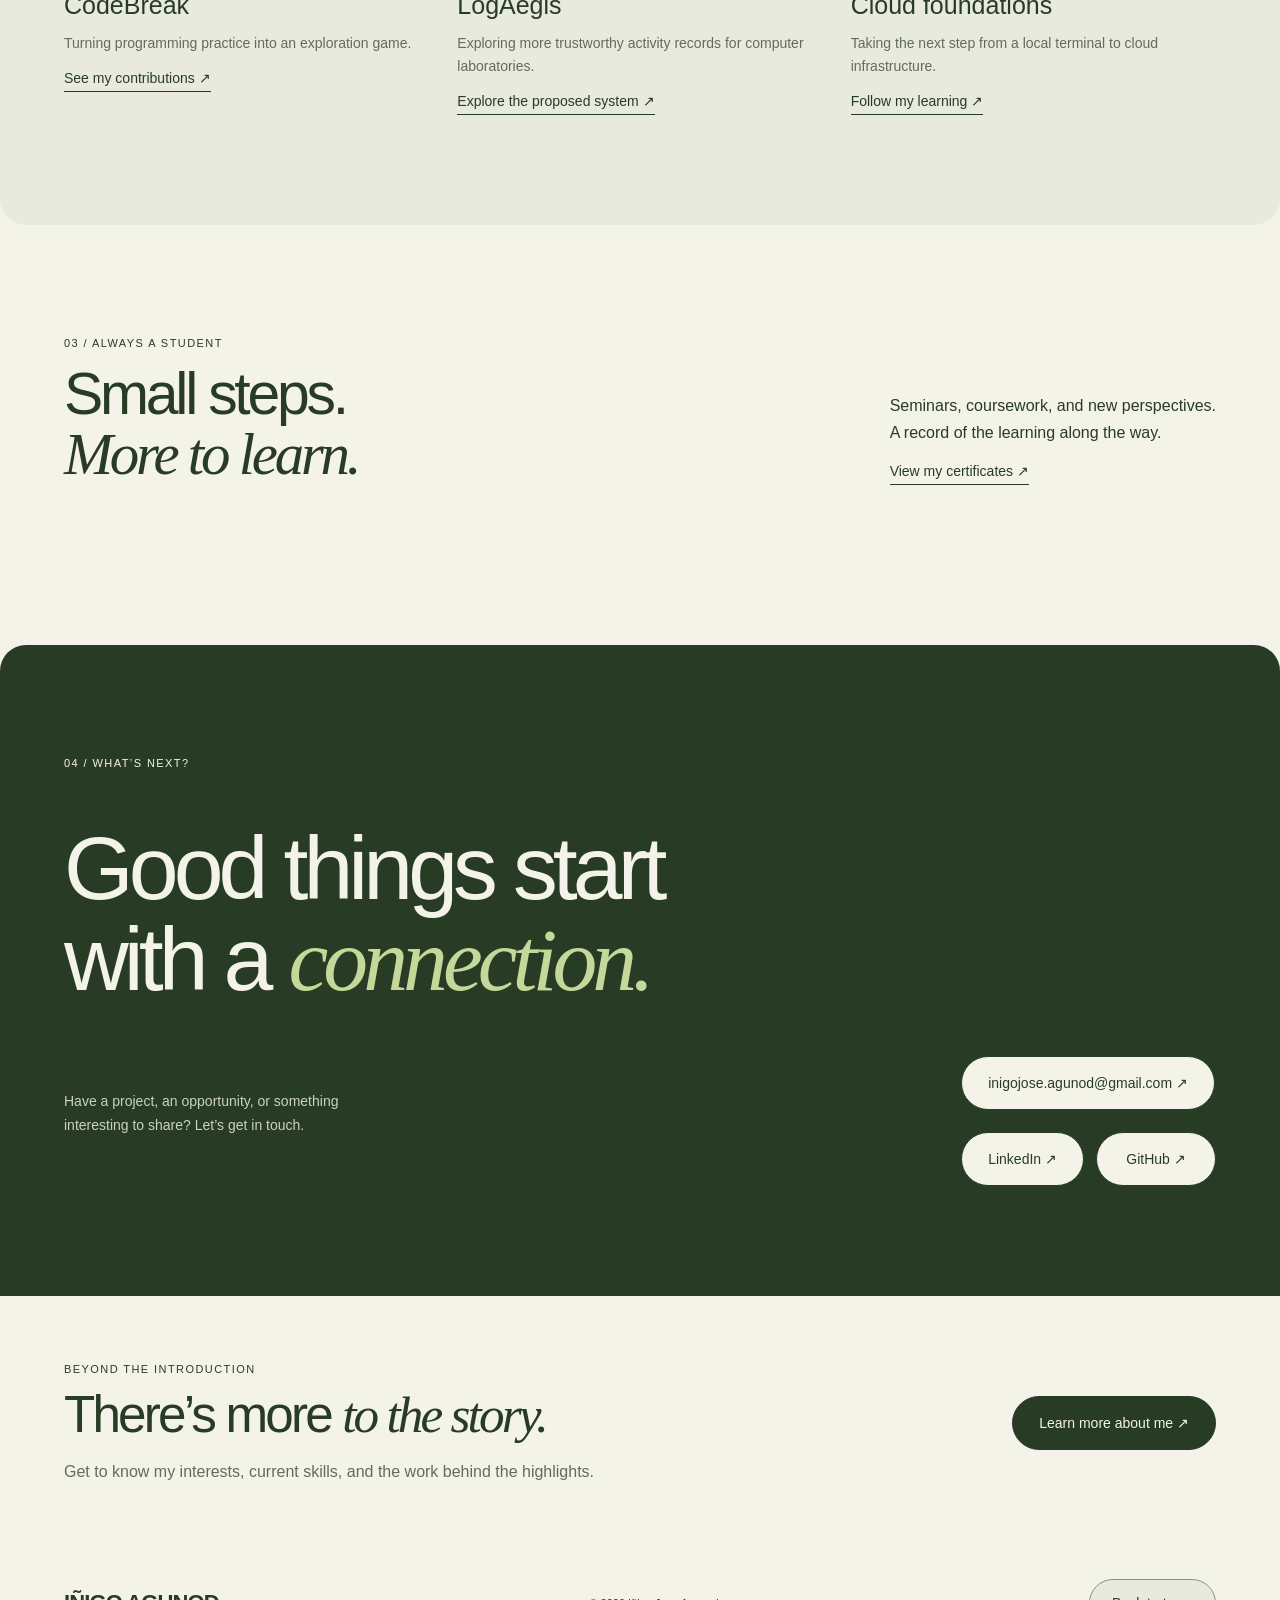
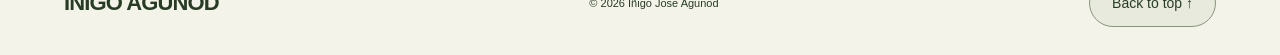
==== commit 63b72961: "Refine homepage previews and expand standalone profile details" ====
--- a/index.html
+++ b/index.html
@@ -7,8 +7,8 @@
   <meta name="theme-color" content="#f4f3e9">
   <meta name="description" content="Iñigo Jose Agunod — a computer science student exploring Linux, AWS, and cloud infrastructure. Projects, skills, and certificates.">
   <title>Iñigo Agunod — Cloud & Infrastructure</title>
-  <link rel="stylesheet" href="styles.css?v=profile-1">
-  <script src="script.js?v=certificate-loading-2" defer></script>
+  <link rel="stylesheet" href="styles.css?v=profile-details-2">
+  <script src="script.js?v=profile-details-2" defer></script>
 </head>
 <body id="home">
   <!-- Keyboard users can jump straight to the content. -->
@@ -30,33 +30,30 @@
       <div class="hero-bottom"><p>I’m Iñigo, a computer science student drawn to Linux, servers, and the systems behind the screen.</p><a class="button" href="#projects">Explore my work <span aria-hidden="true">↘</span></a></div>
       <div class="hero-caption"><span>LEARNING BY BUILDING</span><span>LINUX · AWS · INFRASTRUCTURE</span><a href="#about" aria-label="Scroll to about">SCROLL TO EXPLORE ↓</a></div>
     </section>
-    <!-- About and skills describe current interests without claiming professional credentials. -->
+    <!-- A brief introduction invites visitors to explore the fuller profile. -->
     <section class="about section wrap" id="about">
       <p class="eyebrow">01 / THE PERSON BEHIND THE TERMINAL</p>
-      <div class="split"><h2>I like knowing<br>how things <em>work.</em></h2><div><p class="lead">Especially the parts you don’t see.</p><p>I’m a third-year college student working toward a future in cloud engineering and DevOps. I enjoy setting up Linux environments, exploring AWS, and understanding how infrastructure fits together.</p><p>My approach is simple: build it, understand it, then learn how to automate it. I’m developing those foundations through hands-on practice and collaborative school projects.</p><span class="note">Working toward Cloud / DevOps OJT in 2027</span></div></div>
-      <div class="skills"><article><span>01</span><h3>Linux & servers</h3><p>Daily exploration with CachyOS, the terminal, and system configuration.</p></article><article><span>02</span><h3>Cloud foundations</h3><p>Learning AWS through EC2, SSH access, and networking fundamentals.</p></article><article><span>03</span><h3>Building together</h3><p>Using Git and GitHub to collaborate, track changes, and improve projects.</p></article></div>
+      <div class="split"><h2>I like knowing<br>how things <em>work.</em></h2><div><p class="lead">Especially the parts you don’t see.</p><p>I’m a computer science student exploring the systems that keep things running. From Linux to cloud infrastructure, I learn best by getting hands-on and building with others.</p><a class="text-link" href="profile.html">Meet the person behind the projects ↗</a></div></div>
     </section>
-    <!-- Native disclosure panels expose project details without a JavaScript component. -->
+    <!-- Short project previews lead to the full context on the profile page. -->
     <section class="projects section" id="projects"><div class="wrap">
-      <div class="section-heading"><div><p class="eyebrow">02 / A FEW THINGS I’M WORKING ON</p><h2>Learning, <em>in practice.</em></h2></div><a class="text-link" href="https://github.com/Inigo-hash" target="_blank" rel="noopener noreferrer">My GitHub ↗</a></div>
-      <details class="project"><summary><span class="project-no">01</span><div><h3>CodeBreak</h3><p>Learning programming through play</p></div><span class="tag">GROUP PROJECT</span><span class="plus" aria-hidden="true">+</span></summary><div class="project-body"><div class="terminal" aria-label="CodeBreak project topics"><span>codebreak / learning loop</span><p><b>01</b> explore the world</p><p><b>02</b> discover a topic</p><p><b>03</b> solve a challenge</p><p><b>04</b> unlock what’s next <i>_</i></p></div><div><p>A collaborative educational game combining exploration with programming challenges. My work has included progress tracking, topic guidance, assessments, and inventory interactions.</p><p class="eyebrow">PYTHON / GAME SYSTEMS / GIT</p><a class="text-link" href="https://github.com/Inigo-hash/CodeBreak" target="_blank" rel="noopener noreferrer">Explore repository ↗</a></div></div></details>
-      <details class="project"><summary><span class="project-no">02</span><div><h3>LogAegis</h3><p>A more trustworthy endpoint activity trail</p></div><span class="tag">THESIS · IN PROGRESS</span><span class="plus" aria-hidden="true">+</span></summary><div class="project-body"><div class="project-visual">Log<span>Æ</span>gis<small>ENDPOINT ACTIVITY / RECORD INTEGRITY</small></div><div><p>Our proposed thesis system explores tamper-evident endpoint activity monitoring for educational computer laboratories, with a central dashboard for incident review.</p><p>The planned design combines event collection, HMAC-linked records, and assessment of potentially malicious executables. The project is in its proposal and prototype stage.</p></div></div></details>
-      <details class="project"><summary><span class="project-no">03</span><div><h3>Cloud foundations</h3><p>From local terminal to a remote server</p></div><span class="tag">HANDS-ON PRACTICE</span><span class="plus" aria-hidden="true">+</span></summary><div class="project-body"><div class="terminal"><span>learning / infrastructure</span><p><b>01</b> explore cloud networking</p><p><b>02</b> configure a Linux server</p><p><b>Connected. Keep learning.</b></p></div><div><p>Practicing EC2 access, SSH keys, and security group configuration while building a stronger understanding of cloud infrastructure.</p><p>This is an ongoing learning track toward a more complete cloud and DevOps portfolio.</p></div></div></details>
+      <div class="section-heading"><div><p class="eyebrow">02 / A FEW THINGS I’M WORKING ON</p><h2>Learning, <em>in practice.</em></h2></div><a class="text-link" href="profile.html#projects">Explore my projects ↗</a></div>
+      <div class="profile-project-grid">
+        <article><p class="eyebrow">GROUP PROJECT</p><h3>CodeBreak</h3><p>Turning programming practice into an exploration game.</p><a class="text-link" href="profile.html#codebreak">See my contributions ↗</a></article>
+        <article><p class="eyebrow">THESIS · IN PROGRESS</p><h3>LogAegis</h3><p>Exploring more trustworthy activity records for computer laboratories.</p><a class="text-link" href="profile.html#logaegis">Explore the proposed system ↗</a></article>
+        <article><p class="eyebrow">HANDS-ON PRACTICE</p><h3>Cloud foundations</h3><p>Taking the next step from a local terminal to cloud infrastructure.</p><a class="text-link" href="profile.html#cloud-foundations">Follow my learning ↗</a></article>
+      </div>
     </div></section>
-    <!-- Each certificate is a real uploaded document, with its actual award type. -->
-    <section class="certificates section wrap" id="certificates"><div class="section-heading"><div><p class="eyebrow">03 / ALWAYS A STUDENT</p><h2>Certificates<span class="serif"> & learning.</span></h2></div><p>Seminars attended, lessons completed,<br>and a little progress along the way.</p></div><p class="certificate-note">Participation, appreciation, and course completion certificates from my learning journey.</p>
-      <div class="certificate-grid">
-        <article class="certificate"><a class="certificate-image" href="assets/certificates/thesis.webp" data-certificate><img src="assets/certificates/thesis-thumb.webp" width="640" height="453" loading="lazy" decoding="async" alt="Certificate of participation awarded to Inigo Jose Agunod for Thesis: Far From Home"><span>View certificate ↗</span></a><div class="certificate-meta"><span>PARTICIPATION</span><time datetime="2026-08-29">AUG 2026</time></div><h3>Thesis: Far From Home</h3><p>Navigating Program-Specific Frontiers<br>UE–CCSS RND Unit</p></article>
-        <article class="certificate"><a class="certificate-image" href="assets/certificates/data-science.webp" data-certificate><img src="assets/certificates/data-science-thumb.webp" width="640" height="452" loading="lazy" decoding="async" alt="Certificate of appreciation for participation in A Day in a Life: An Inside Look on the Data Science Industry"><span>View certificate ↗</span></a><div class="certificate-meta"><span>APPRECIATION</span><time datetime="2026-03-17">MAR 2026</time></div><h3>A Day in a Life</h3><p>An Inside Look on the Data Science Industry<br>UE Manila · Data Science Society</p></article>
-        <article class="certificate"><a class="certificate-image" href="assets/certificates/codechum.webp" data-certificate><img src="assets/certificates/codechum-thumb.webp" width="640" height="494" loading="lazy" decoding="async" alt="CodeChum certificate of completion in C++ Object-Oriented Programming for Inigo Agunod"><span>View certificate ↗</span></a><div class="certificate-meta"><span>COURSE COMPLETION</span><time datetime="2025-10-21">OCT 2025</time></div><h3>C++ Object-Oriented Programming</h3><p>CCS 2102 · CodeChum</p></article>
-        <article class="certificate"><a class="certificate-image" href="assets/certificates/portfolio.webp" data-certificate><img src="assets/certificates/portfolio-thumb.webp" width="640" height="480" loading="lazy" decoding="async" alt="Certificate of participation for Iñigo Jose Agunod in Crafting Your Career: Portfolio Building 101"><span>View certificate ↗</span></a><div class="certificate-meta"><span>PARTICIPATION</span><time datetime="2025-03-11">MAR 2025</time></div><h3>Crafting Your Career</h3><p>Portfolio Building 101<br>CCSS Student Council</p></article>
-      </div>
+    <!-- The complete certificate collection is available on the profile. -->
+    <section class="certificates section wrap" id="certificates">
+      <div class="section-heading"><div><p class="eyebrow">03 / ALWAYS A STUDENT</p><h2>Small steps.<br><em>More to learn.</em></h2></div><div><p>Seminars, coursework, and new perspectives.<br>A record of the learning along the way.</p><a class="text-link" href="profile.html#certificates">View my certificates ↗</a></div></div>
     </section>
     <!-- Direct email and supplied public profiles give visitors three contact options. -->
     <section class="contact section" id="contact"><div class="wrap"><p class="eyebrow">04 / WHAT’S NEXT?</p><h2>Good things start<br>with a <em>connection.</em></h2><div class="contact-bottom"><p>Have a project, an opportunity, or something<br>interesting to share? Let’s get in touch.</p><div class="contact-links"><a class="button light" href="mailto:inigojose.agunod@gmail.com">inigojose.agunod@gmail.com ↗</a><div class="social-links"><a class="button light" href="https://www.linkedin.com/in/i%C3%B1igo-agunod-12448138b" target="_blank" rel="noopener noreferrer">LinkedIn ↗</a><a class="button light" href="https://github.com/Inigo-hash" target="_blank" rel="noopener noreferrer">GitHub ↗</a></div></div></div></div></section>
+    <!-- An end-of-page invitation makes the fuller profile easy to discover. -->
+    <section class="profile-invitation wrap" aria-labelledby="invitation-title"><div><p class="eyebrow">BEYOND THE INTRODUCTION</p><h2 id="invitation-title">There’s more <em>to the story.</em></h2><p>Get to know my interests, current skills, and the work behind the highlights.</p></div><a class="button" href="profile.html">Learn more about me ↗</a></section>
   </main>
   <footer class="wrap"><a class="brand brand-name" href="profile.html" aria-label="Iñigo Agunod profile">IÑIGO AGUNOD</a><p>© <span id="year">2026</span> Iñigo Jose Agunod</p><a class="back-to-top" href="#home">Back to top ↑</a></footer>
-  <!-- The native dialog supplies focus trapping and Escape-to-close behavior. -->
-  <dialog id="certificate-dialog" aria-labelledby="viewer-title"><div class="viewer-toolbar"><h2 id="viewer-title">Certificate</h2><form method="dialog"><button class="button small" aria-label="Close certificate viewer">Close ×</button></form></div><img id="certificate-full" alt=""><a id="certificate-original" class="text-link" target="_blank" rel="noopener noreferrer">Open full-size image ↗</a></dialog>
+
 </body>
 </html>
--- a/styles.css
+++ b/styles.css
@@ -70,3 +70,16 @@
 .profile-project-grid h3{font-size:25px;margin:18px 0 12px}.profile-project-grid p{font-size:14px;color:var(--muted)}
 @media(max-width:900px){.header{flex-wrap:wrap}.profile-columns{grid-template-columns:1fr}}
 @media(max-width:600px){.profile-page{padding-block:30px}.profile-intro{flex-direction:column;align-items:flex-start;gap:24px;padding-top:15px}.profile-photo{width:150px;height:150px}.profile-panel{padding:24px}.profile-project-grid{grid-template-columns:1fr}.profile-actions{gap:18px}.profile-intro .profile-subtitle{font-size:16px}.skill-rating{flex-wrap:wrap}.profile-about{padding-block:45px}}
+
+/* Profile contact links share an understated default and a green interactive state. */
+.profile-actions{gap:12px}
+.profile-actions .text-link{padding:12px 18px;min-height:44px;border:1px solid transparent;border-bottom-color:var(--ink);border-radius:0;transition:background .18s,color .18s,border-color .18s}
+.profile-actions .text-link:hover,.profile-actions .text-link:focus-visible{background:var(--ink);color:var(--paper);border-color:var(--ink);border-radius:24px}
+.profile-about>p:not(.eyebrow){color:var(--muted);max-width:650px}
+/* The homepage closes with a clear route to the detailed profile. */
+.profile-invitation{display:flex;align-items:center;justify-content:space-between;gap:36px;padding-block:65px}
+.profile-invitation h2{font-size:clamp(2rem,4vw,3.5rem);margin-bottom:18px}
+.profile-invitation p:last-child{color:var(--muted);margin-bottom:0}
+.profile-invitation>.button{flex-shrink:0}
+@media(max-width:760px){.profile-invitation{flex-direction:column;align-items:flex-start}.profile-project-grid{grid-template-columns:1fr}}
+@media(prefers-reduced-motion:reduce){.profile-actions .text-link{transition:none}}
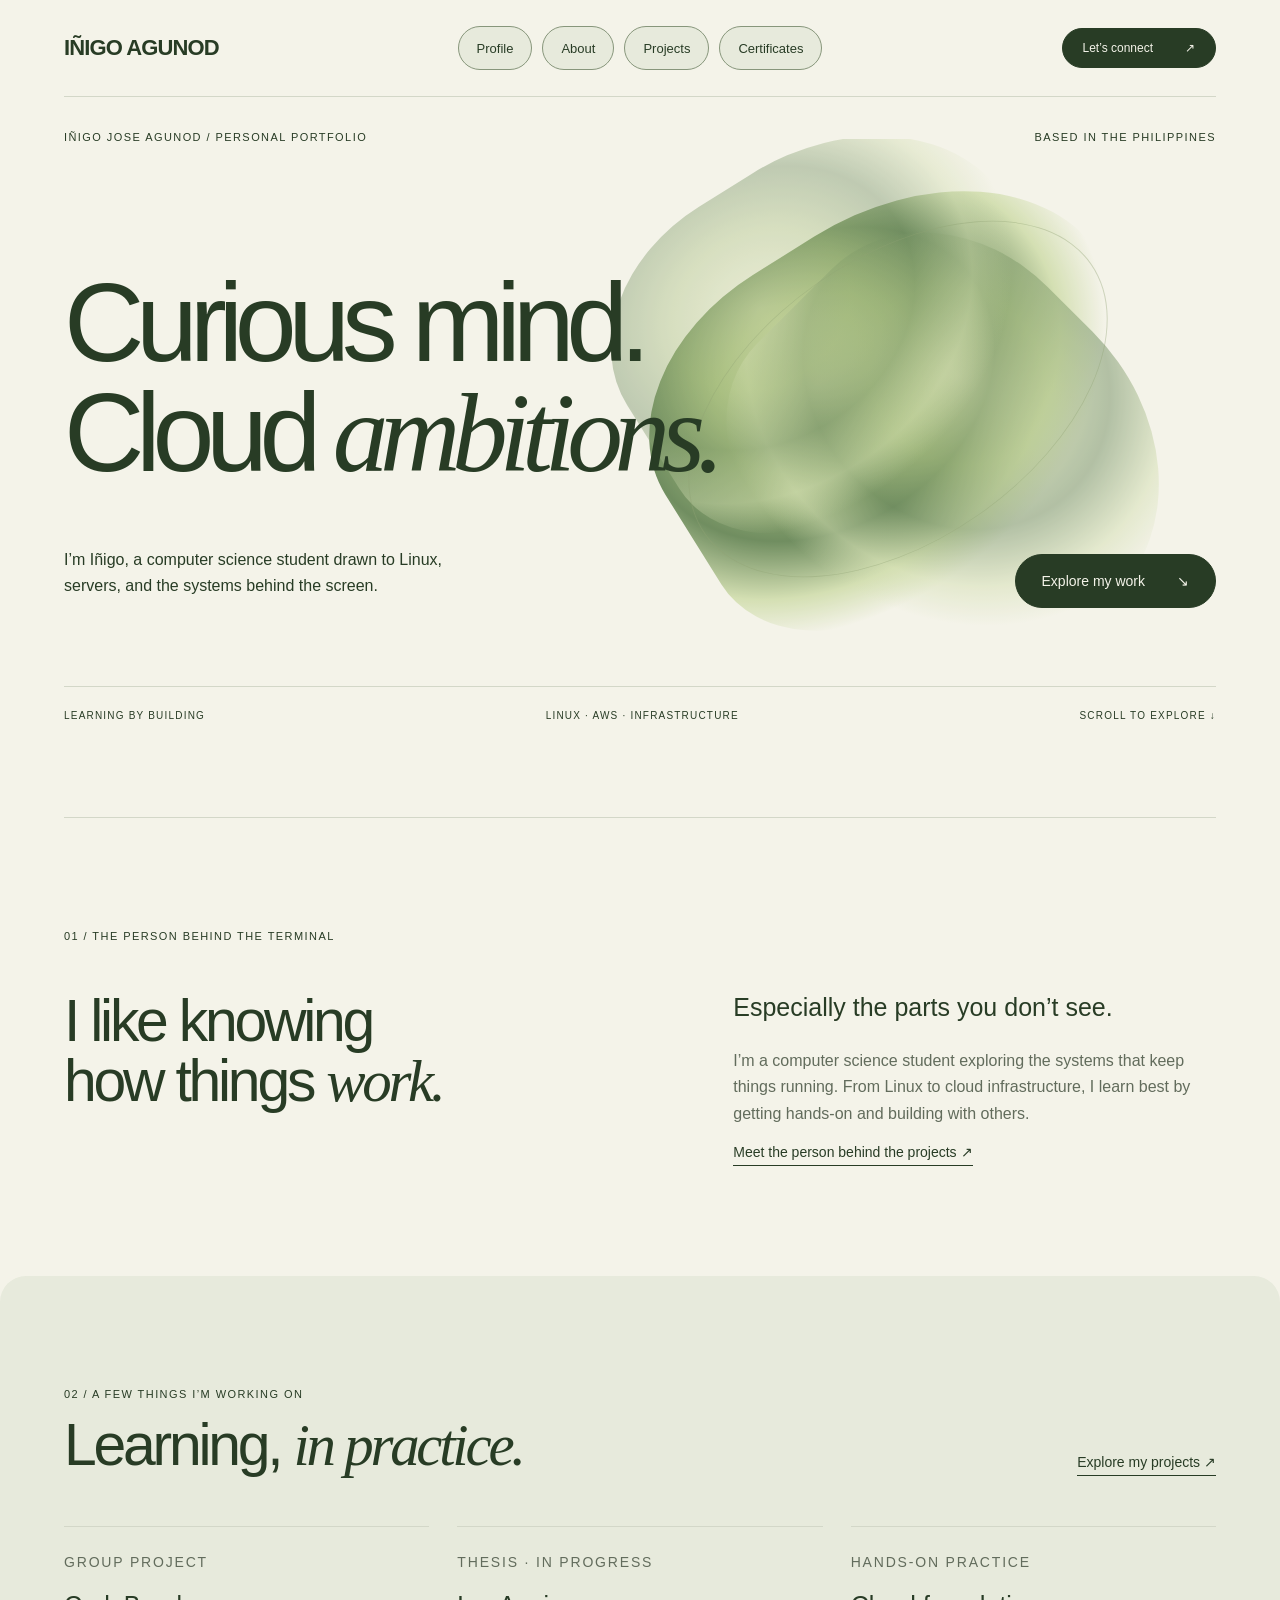
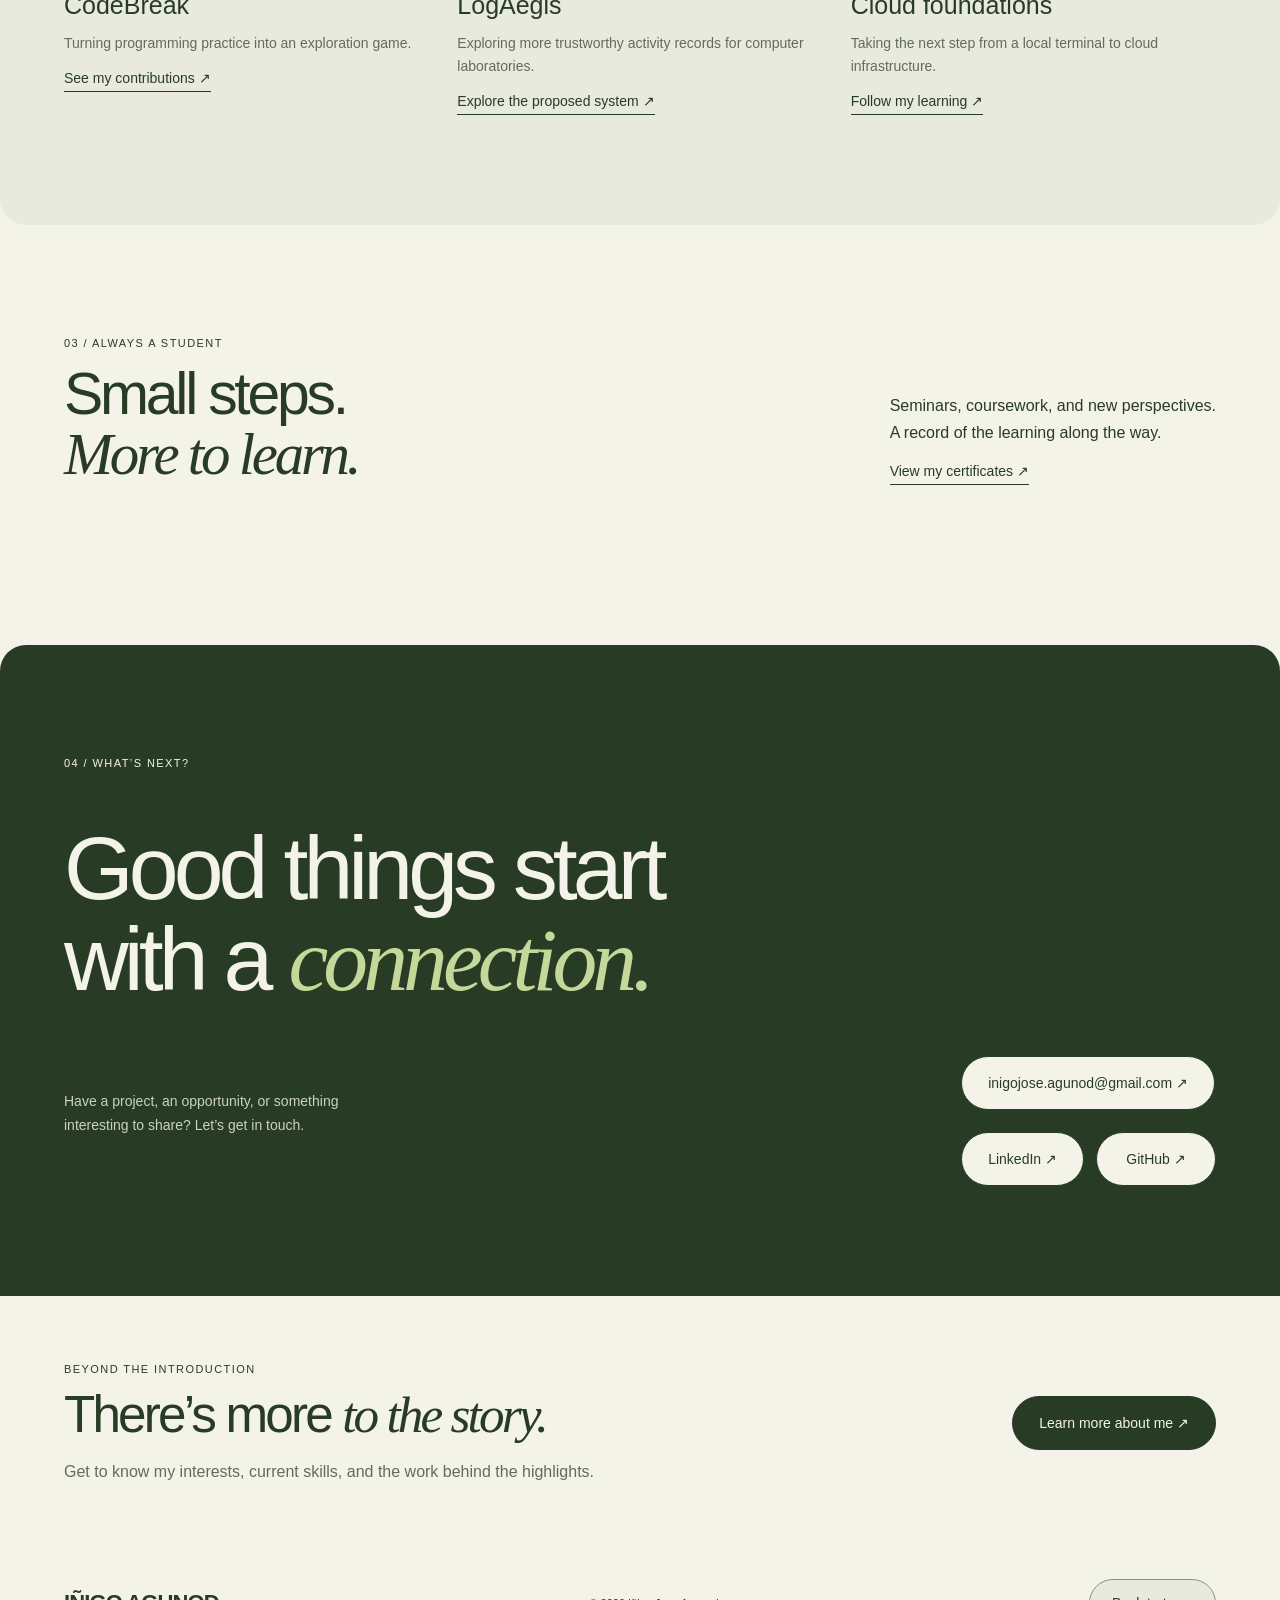
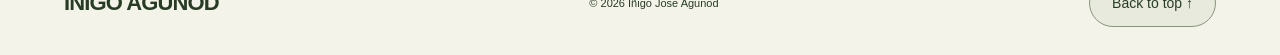
==== commit 7bc0ce49: "Load consistent centered navigation styles" ====
--- a/index.html
+++ b/index.html
@@ -7,7 +7,7 @@
   <meta name="theme-color" content="#f4f3e9">
   <meta name="description" content="Iñigo Jose Agunod — a computer science student exploring Linux, AWS, and cloud infrastructure. Projects, skills, and certificates.">
   <title>Iñigo Agunod — Cloud & Infrastructure</title>
-  <link rel="stylesheet" href="styles.css?v=profile-details-2">
+  <link rel="stylesheet" href="styles.css?v=centered-navigation-3">
   <script src="script.js?v=profile-details-2" defer></script>
 </head>
 <body id="home">
--- a/styles.css
+++ b/styles.css
@@ -83,3 +83,10 @@
 .profile-invitation>.button{flex-shrink:0}
 @media(max-width:760px){.profile-invitation{flex-direction:column;align-items:flex-start}.profile-project-grid{grid-template-columns:1fr}}
 @media(prefers-reduced-motion:reduce){.profile-actions .text-link{transition:none}}
+
+/* Equal side columns keep navigation centered even without a right-hand button. */
+.header{display:grid;grid-template-columns:minmax(0,1fr) auto minmax(0,1fr)}
+.header>.brand{justify-self:start}
+.header>nav{grid-column:2;justify-content:center}
+.header>.button{justify-self:end}
+@media(max-width:1000px){.header{grid-template-columns:1fr 1fr}.header>nav{grid-column:1 / -1;grid-row:2;justify-self:center}.header>.button{grid-column:2;grid-row:1}}
